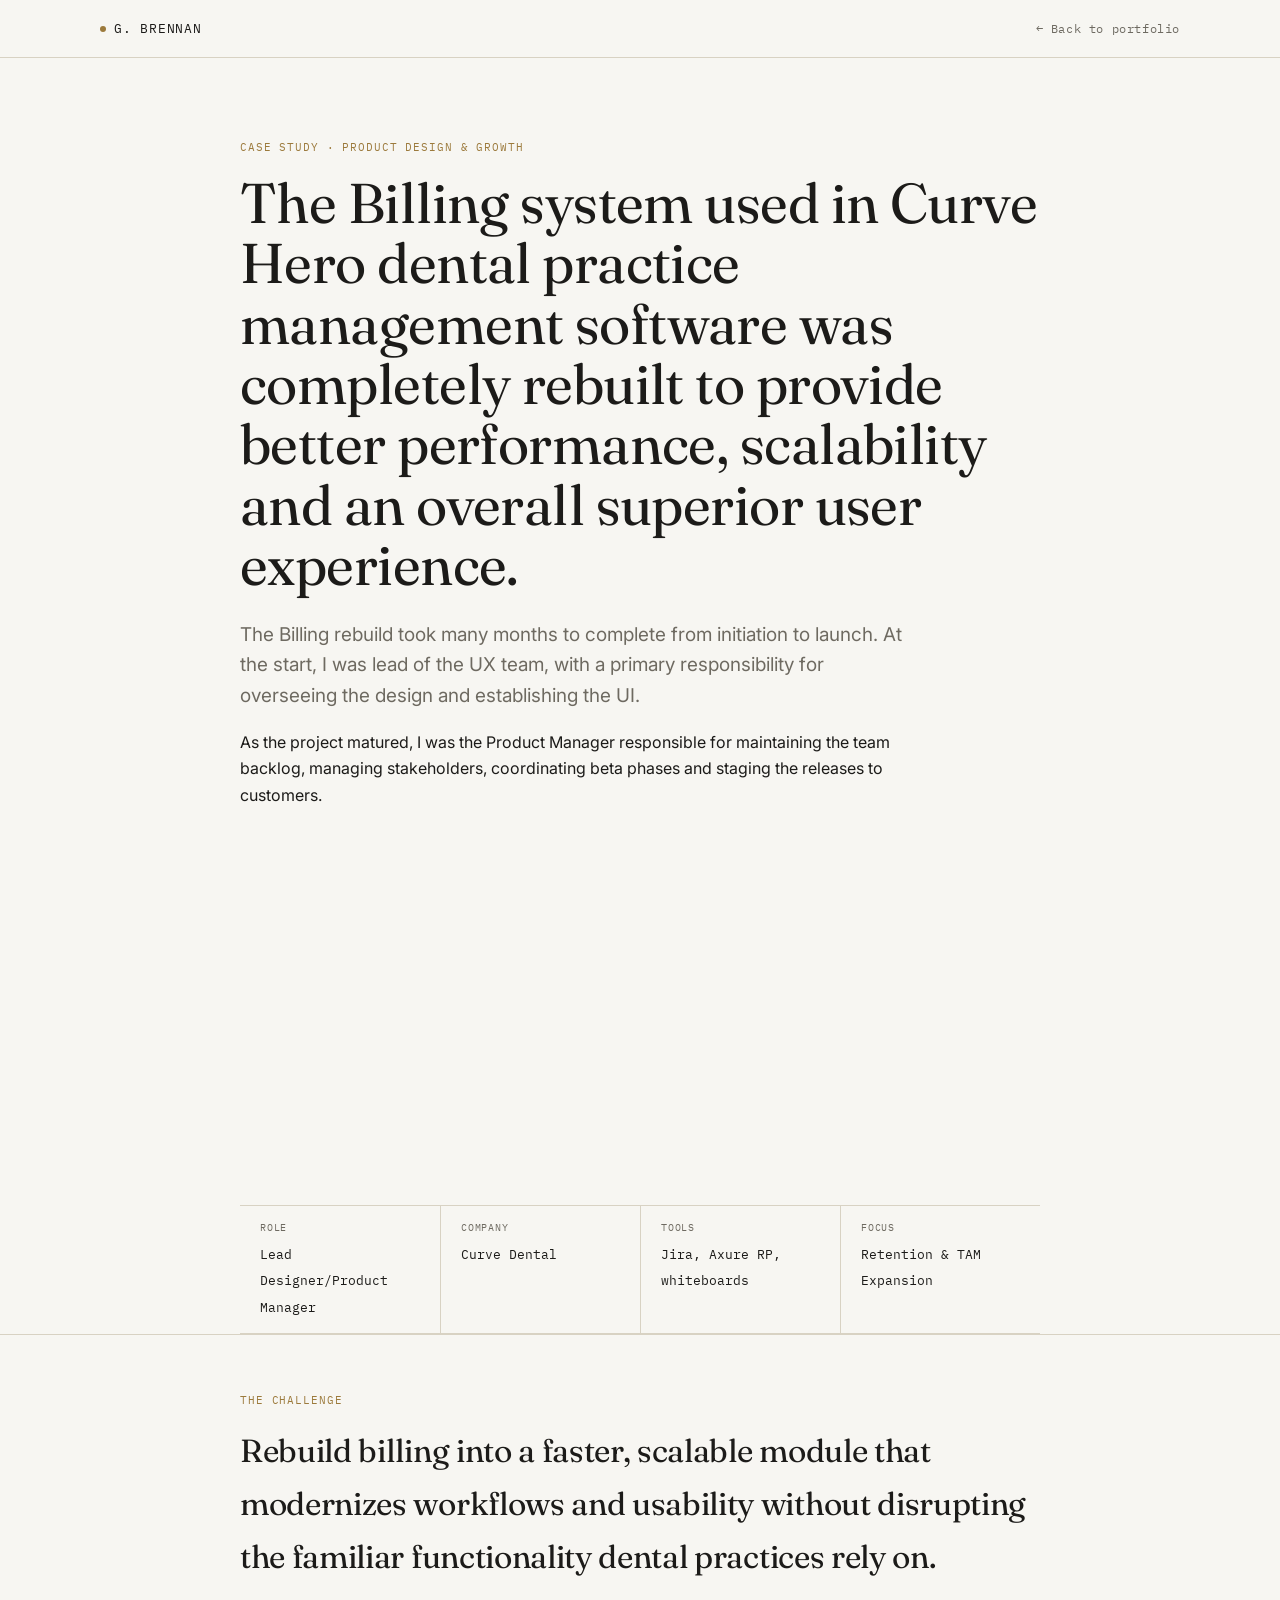
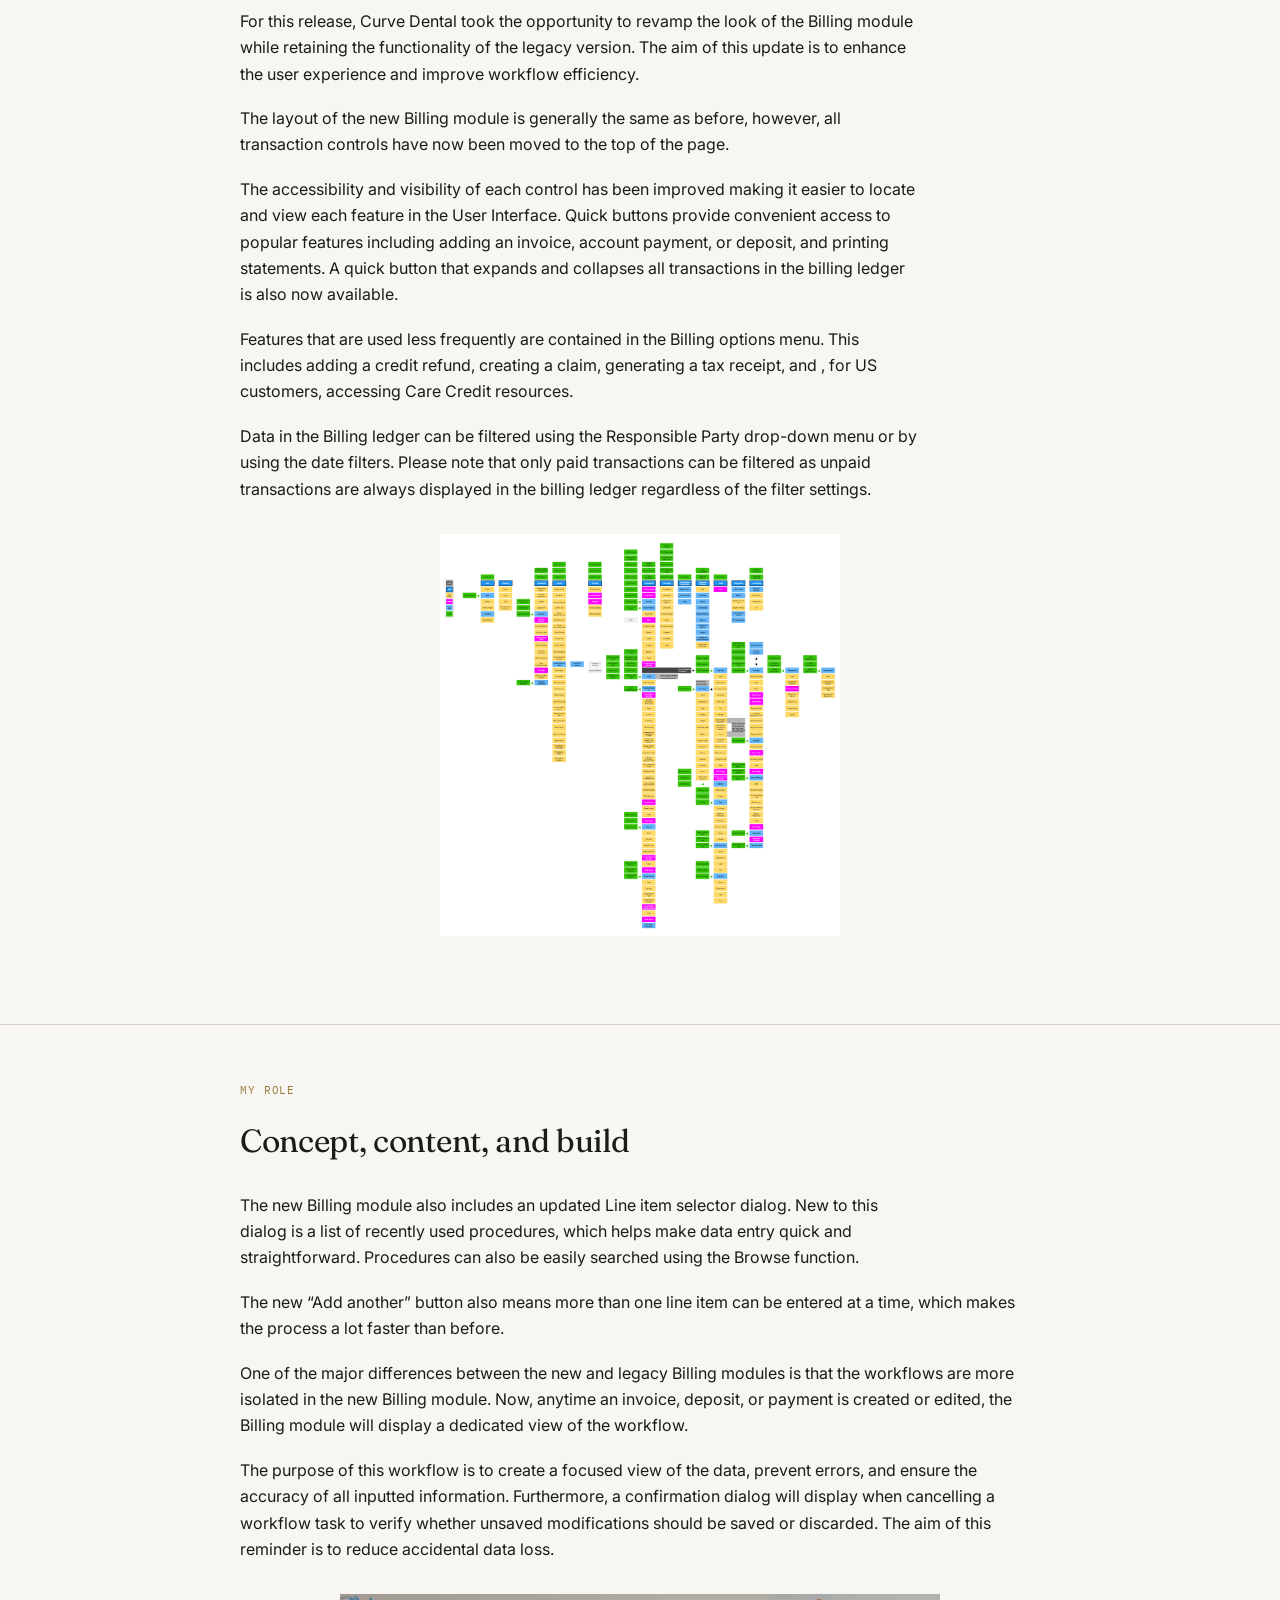
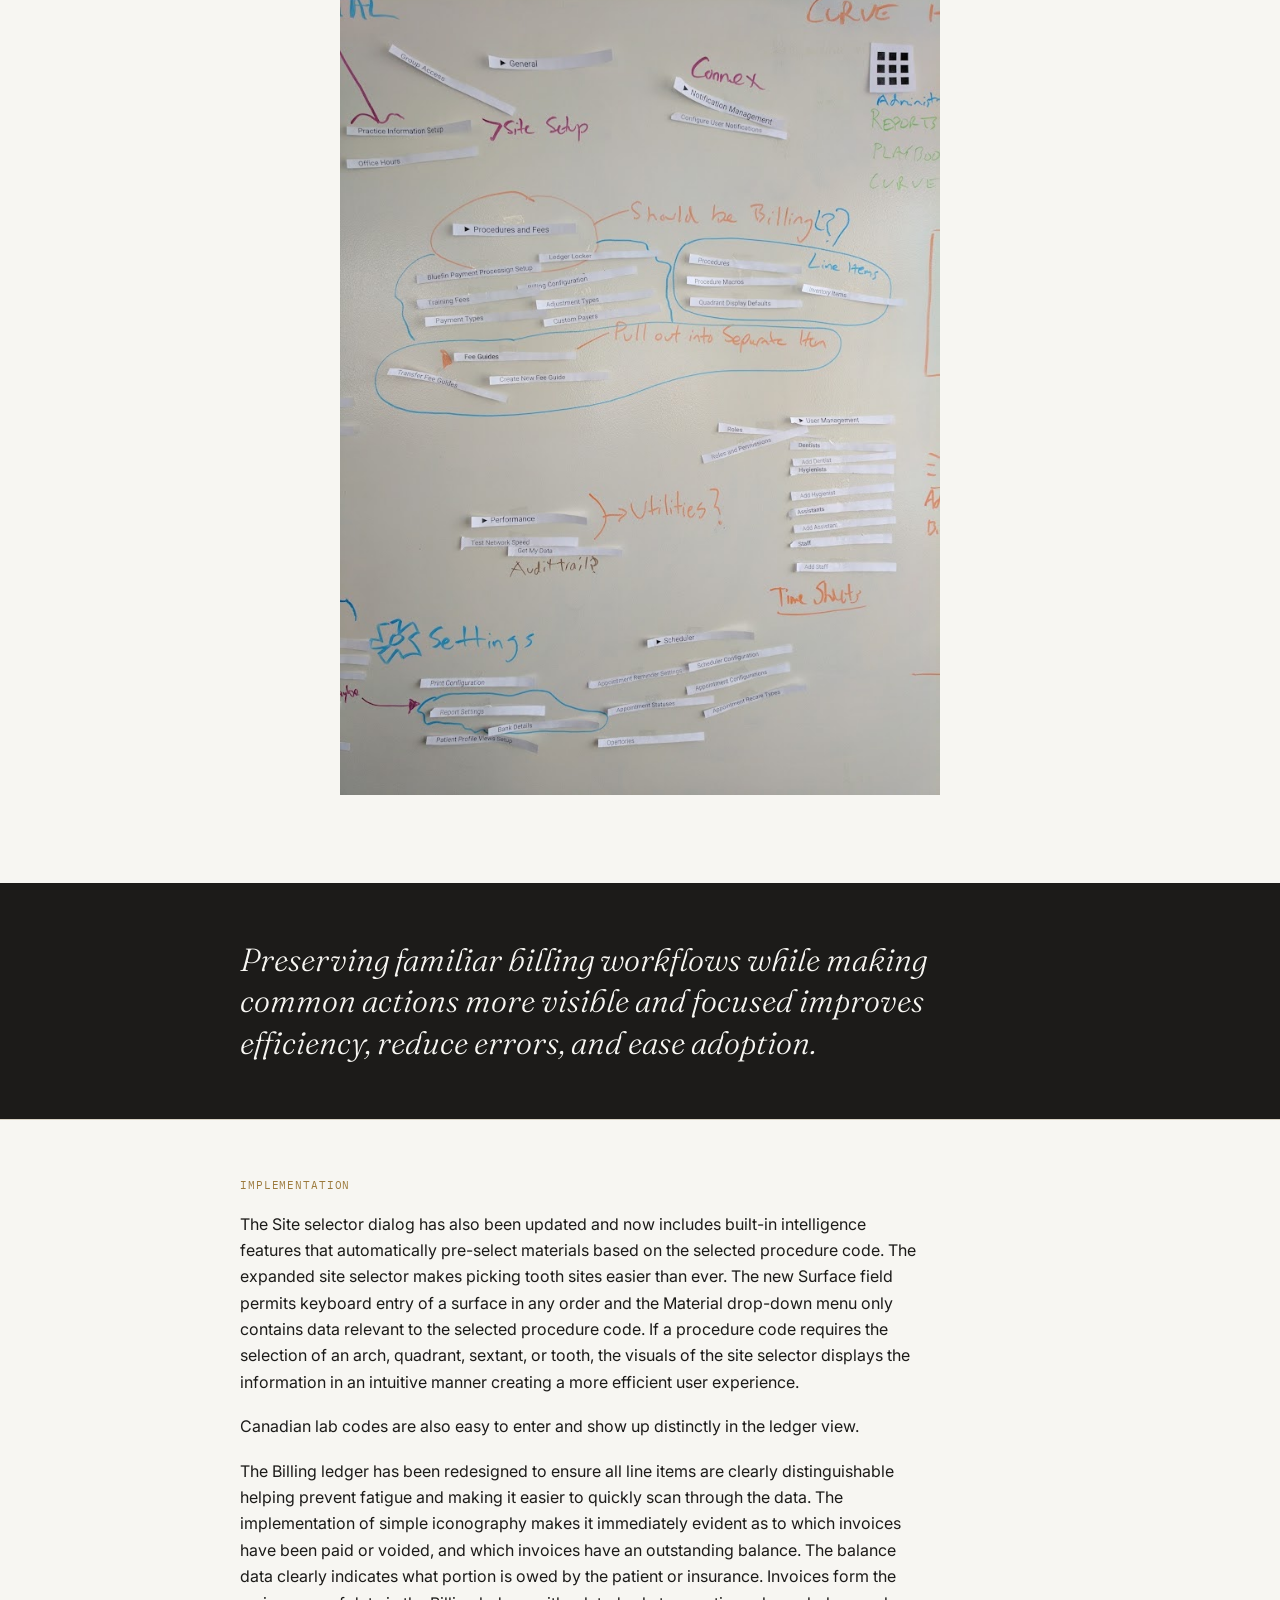
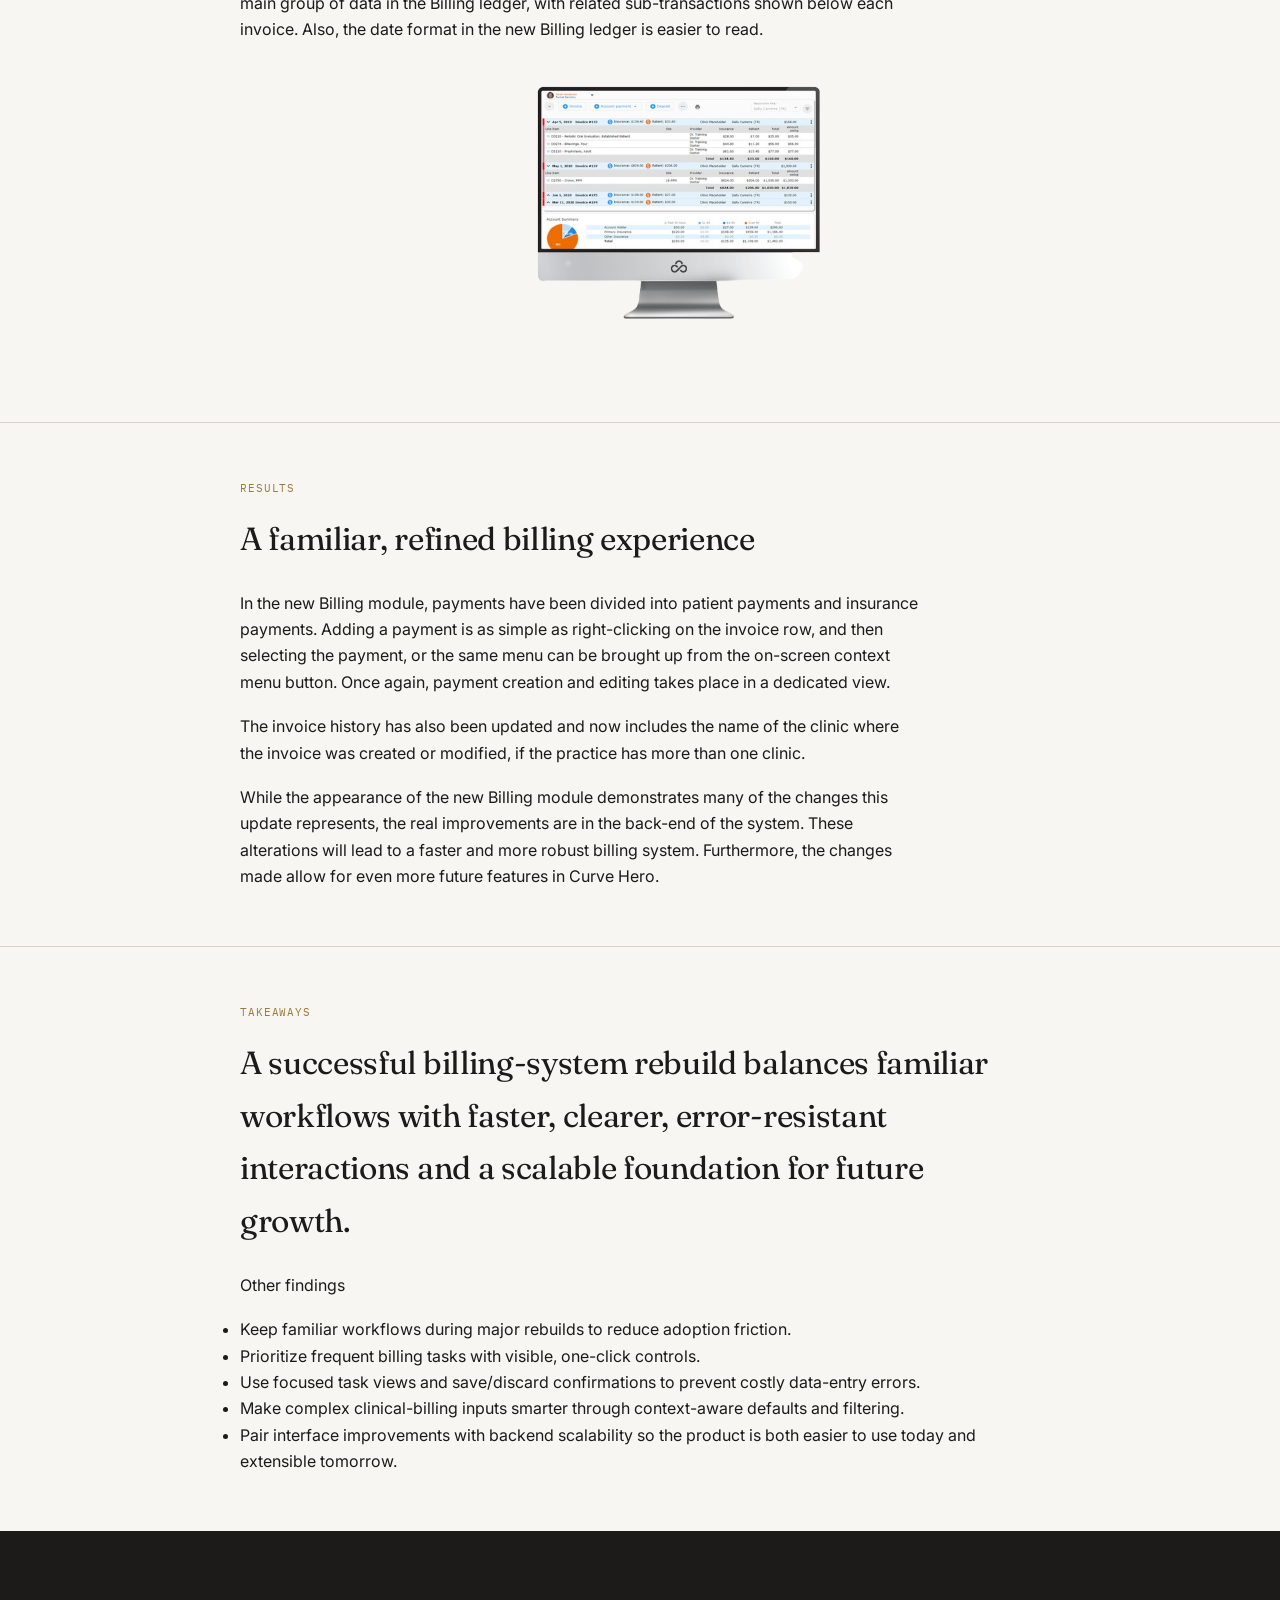
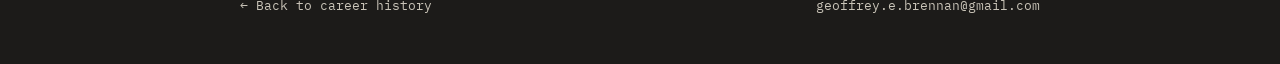
==== case-study-billing_update.html @ e5d82035 "Billing system update case study" ====
<!DOCTYPE html>
<html lang="en">
<head>
<meta charset="UTF-8">
<meta name="viewport" content="width=device-width, initial-scale=1.0">
<title>Billing Update — Geoffrey Brennan</title>
<meta name="description" content="Case study: designing and shipping an onboarding wizard that solved Qlearsite's biggest activation problem — without waiting on engineering.">
<link rel="preconnect" href="https://fonts.googleapis.com">
<link rel="preconnect" href="https://fonts.gstatic.com" crossorigin>
<link href="https://fonts.googleapis.com/css2?family=Fraunces:opsz,wght@9..144,300;9..144,400;9..144,500;9..144,600&family=Inter:wght@400;500;600&family=IBM+Plex+Mono:wght@400;500&display=swap" rel="stylesheet">
<link rel="stylesheet" href="case-study.css">
</head>
<body>

<header>
  <nav class="nav">
    <a class="nav-mark" href="index.html"><span class="dot"></span>G. BRENNAN</a>
    <a class="back-link" href="index.html#history">← Back to portfolio</a>
  </nav>
</header>

<main>

  <section class="hero">
    <div class="eyebrow">Case Study · Product Design &amp; Growth</div>
    <h1 class="hero-title">The Billing system used in Curve Hero dental practice management software was completely rebuilt to provide better performance, scalability and an overall superior user experience.</h1>
    <p class="hero-dek">The Billing rebuild took many months to complete from initiation to launch. At the start, I was lead of the UX team, with a primary responsibility for overseeing the design and establishing the UI.</p>
<p>
As the project matured, I was the Product Manager responsible for maintaining the team backlog, managing stakeholders, coordinating beta phases and staging the releases to customers.</p>
<iframe width="560" height="315" src="https://www.youtube.com/embed/NeMCsG82Yzk?si=_55Zpo-3VZxY-bd7" title="YouTube video player" frameborder="0" allow="accelerometer; autoplay; clipboard-write; encrypted-media; gyroscope; picture-in-picture; web-share" referrerpolicy="strict-origin-when-cross-origin" allowfullscreen></iframe>
  </section>

  <div class="wrap">
    <div class="titleblock">
      <div><span class="tb-label">Role</span><span class="tb-value">Lead Designer/Product Manager</span></div>
      <div><span class="tb-label">Company</span><span class="tb-value">Curve Dental</span></div>
      <div><span class="tb-label">Tools</span><span class="tb-value">Jira, Axure RP, whiteboards</span></div>
      <div><span class="tb-label">Focus</span><span class="tb-value">Retention &amp; TAM Expansion</span></div>
    </div>
  </div>

  <section class="section-rule">
    <div class="wrap reveal">
      <span class="eyebrow">The Challenge</span>
      <h2 class="section-title">Rebuild billing into a faster, scalable module that modernizes workflows and usability without disrupting the familiar functionality dental practices rely on.</h2>
      <p>For this release, Curve Dental took the opportunity to revamp the look of the Billing module while retaining the functionality of the legacy version. The aim of this update is to enhance the user experience and improve workflow efficiency.</p>
<p>
The layout of the new Billing module is generally the same as before, however, all transaction controls have now been moved to the top of the page. </p>
<p>
The accessibility and visibility of each control has been improved making it easier to locate and view each feature in the User Interface. Quick buttons provide convenient access to popular features including adding an invoice, account payment, or deposit, and printing statements. A quick button that expands and collapses all transactions in the billing ledger is also now available. </p>
<p>
Features that are used less frequently are contained in the Billing options menu. This includes adding a credit refund, creating a claim, generating a tax receipt, and , for US customers, accessing Care Credit resources.</p>
<p>
Data in the Billing ledger can be filtered using the Responsible Party drop-down menu or by using the date filters. Please note that only paid transactions can be filtered as unpaid transactions are always displayed in the billing ledger regardless of the filter settings.</p>
      <img src="images\Curve-Hero-Billing-System.png" width="90%"="OOUX view of the proposed billing system.">
    </div>
  </section>

  <section class="section-rule">
    <div class="wrap reveal">
      <span class="eyebrow">My Role</span>
      <h2 class="section-title">Concept, content, and build</h2>
      <p>The new Billing module also includes an updated Line item selector dialog. New to this dialog is a list of recently used procedures, which helps make data entry quick and straightforward. Procedures can also be easily searched using the Browse function.</p> 
</p>
The new “Add another” button also means more than one line item can be entered at a time, which makes the process a lot faster than before. </p> 
</p>
One of the major differences between the new and legacy Billing modules is that the workflows are more isolated in the new Billing module. Now, anytime an invoice, deposit, or payment is created or edited, the Billing module will display a dedicated view of the workflow. </p> 
</p>
The purpose of this workflow is to create a focused view of the data, prevent errors, and ensure the accuracy of all inputted information. Furthermore, a confirmation dialog will display when cancelling a workflow task to verify whether unsaved modifications should be saved or discarded. The aim of this reminder is to reduce accidental data loss.</p>
    </div>
    <div> <img src="images\billing_whiteboard.png" alt="Billing system whiteboard work."></div>
  </section>

  <div class="pullquote">
    <div class="wrap">
      <p>Preserving familiar billing workflows while making common actions more visible and focused improves efficiency, reduce errors, and ease adoption.</p>
    </div>
  </div>

  <section class="section-rule">
    <div class="wrap reveal">
      <span class="eyebrow">Implementation</span>
    
      <p>The Site selector dialog has also been updated and now includes built-in intelligence features that automatically pre-select materials based on the selected procedure code. The expanded site selector makes picking tooth sites easier than ever. The new Surface field permits keyboard entry of a surface in any order and the Material drop-down menu only contains data relevant to the selected procedure code. If a procedure code requires the selection of an arch, quadrant, sextant, or tooth, the visuals of the site selector displays the information in an intuitive manner creating a more efficient user experience. </p>
<p>
Canadian lab codes are also easy to enter and show up distinctly in the ledger view.</p>
<p>
The Billing ledger has been redesigned to ensure all line items are clearly distinguishable helping prevent fatigue and making it easier to quickly scan through the data. The implementation of simple iconography makes it immediately evident as to which invoices have been paid or voided, and which invoices have an outstanding balance. The balance data clearly indicates what portion is owed by the patient or insurance. Invoices form the main group of data in the Billing ledger, with related sub-transactions shown below each invoice. Also, the date format in the new Billing ledger is easier to read. </p>
    
        <img src="images\billing_screen.png"  alt="Billing system screenshot.">
        </div>
  </section>

  <section class="section-rule">
    <div class="wrap reveal">
      <span class="eyebrow">Results</span>
      <h2 class="section-title">A familiar, refined billing experience</h2>
      <p>In the new Billing module, payments have been divided into patient payments and insurance payments. Adding a payment is as simple as right-clicking on the invoice row, and then selecting the payment, or the same menu can be brought up from the on-screen context menu button. Once again, payment creation and editing takes place in a dedicated view.</p>
<p>
The invoice history has also been updated and now includes the name of the clinic where the invoice was created or modified, if the practice has more than one clinic.</p>
<p>
While the appearance of the new Billing module demonstrates many of the changes this update represents, the real improvements are in the back-end of the system. These alterations will lead to a faster and more robust billing system. Furthermore, the changes made allow for even more future features in Curve Hero. </p>
    
       
        </div>
  </section>

  <section class="section-rule">
    <div class="wrap reveal">
      <span class="eyebrow">Takeaways</span>
      <h2 class="section-title">A successful billing-system rebuild balances familiar workflows with faster, clearer, error-resistant interactions and a scalable foundation for future growth.</h2>
      <p>Other findings</p>
      <ul>
        <li>Keep familiar workflows during major rebuilds to reduce adoption friction.</li>
        <li>Prioritize frequent billing tasks with visible, one-click controls.</li>
<li>Use focused task views and save/discard confirmations to prevent costly data-entry errors.</li>
<li>Make complex clinical-billing inputs smarter through context-aware defaults and filtering.</li>
<li>Pair interface improvements with backend scalability so the product is both easier to use today and extensible tomorrow.</li>

      </ul>
    </div>
  </section>

</main>

<footer>
  <div class="wrap">
    <div class="footer-links">
      <a href="index.html#history">← Back to career history</a>
      <a href="mailto:geoffrey.e.brennan@gmail.com">geoffrey.e.brennan@gmail.com</a>
    </div>
  </div>
</footer>

<script>
  const reveals = document.querySelectorAll('.reveal');
  if ('IntersectionObserver' in window) {
    const io = new IntersectionObserver((entries) => {
      entries.forEach(entry => {
        if (entry.isIntersecting) { entry.target.classList.add('in'); io.unobserve(entry.target); }
      });
    }, { threshold: 0.1 });
    reveals.forEach(el => io.observe(el));
  } else {
    reveals.forEach(el => el.classList.add('in'));
  }
</script>

</body>
</html>
---- case-study.css ----
:root {
  --paper: #F7F6F2;
  --paper-alt: #EEEBE2;
  --ink: #1C1B19;
  --muted: #6E6A61;
  --rule: #D8D2C3;
  --accent: #2E4057;
  --accent-soft: #4A5F7C;
  --brass: #9C7A3C;
  --font-display: 'Fraunces', serif;
  --font-body: 'Inter', -apple-system, BlinkMacSystemFont, 'Segoe UI', sans-serif;
  --font-mono: 'IBM Plex Mono', 'SFMono-Regular', Consolas, monospace;
  --measure: 680px;
}

* { box-sizing: border-box; margin: 0; padding: 0; }
html { scroll-behavior: smooth; }
body {
  background: var(--paper);
  color: var(--ink);
  font-family: var(--font-body);
  font-size: 16px;
  line-height: 1.65;
  -webkit-font-smoothing: antialiased;
}

@media (prefers-reduced-motion: reduce) {
  html { scroll-behavior: auto; }
  *, *::before, *::after { animation-duration: 0.01ms !important; transition-duration: 0.01ms !important; }
}

a { color: inherit; }
img { display: block; max-width: 100%; height: auto; }

.wrap {
  max-width: 880px;
  margin: 0 auto;
  padding: 0 40px;
}

header {
  position: sticky;
  top: 0;
  z-index: 50;
  background: rgba(247, 246, 242, 0.92);
  backdrop-filter: blur(6px);
  border-bottom: 1px solid var(--rule);
}

.nav {
  display: flex;
  align-items: center;
  justify-content: space-between;
  padding: 18px 40px;
  max-width: 1160px;
  margin: 0 auto;
}

.nav-mark {
  font-family: var(--font-mono);
  font-size: 13px;
  letter-spacing: 0.06em;
  display: flex;
  align-items: center;
  gap: 8px;
  text-decoration: none;
}

.nav-mark .dot {
  width: 6px;
  height: 6px;
  background: var(--brass);
  border-radius: 50%;
  display: inline-block;
}

.back-link {
  font-family: var(--font-mono);
  font-size: 12px;
  letter-spacing: 0.05em;
  text-decoration: none;
  color: var(--muted);
  display: flex;
  align-items: center;
  gap: 8px;
  transition: color 0.2s ease;
}

.back-link:hover { color: var(--accent); }

.titleblock {
  display: grid;
  grid-template-columns: repeat(4, 1fr);
  border-top: 1px solid var(--rule);
  border-bottom: 1px solid var(--rule);
}

.titleblock div {
  padding: 14px 20px;
  border-left: 1px solid var(--rule);
}

.titleblock div:first-child { border-left: none; }

.tb-label {
  font-family: var(--font-mono);
  font-size: 10px;
  letter-spacing: 0.08em;
  color: var(--muted);
  text-transform: uppercase;
  display: block;
  margin-bottom: 4px;
}

.tb-value {
  font-family: var(--font-mono);
  font-size: 13px;
  color: var(--ink);
}

.hero {
  padding: 80px 0 56px;
  max-width: 880px;
  margin: 0 auto;
  padding-left: 40px;
  padding-right: 40px;
}

.hero-eyebrow {
  font-family: var(--font-mono);
  font-size: 12px;
  letter-spacing: 0.1em;
  text-transform: uppercase;
  color: var(--brass);
  display: flex;
  align-items: center;
  gap: 12px;
  margin-bottom: 24px;
}

h1.hero-title {
  font-family: var(--font-display);
  font-weight: 400;
  font-size: clamp(34px, 5vw, 56px);
  line-height: 1.08;
  letter-spacing: -0.01em;
}

.hero-dek {
  margin-top: 24px;
  font-size: 19px;
  color: var(--muted);
  line-height: 1.6;
  max-width: var(--measure);
}

section { padding: 56px 0; }
.section-rule { border-top: 1px solid var(--rule); }

.eyebrow {
  font-family: var(--font-mono);
  font-size: 11px;
  letter-spacing: 0.08em;
  text-transform: uppercase;
  color: var(--brass);
  display: block;
  margin-bottom: 16px;
}

h2.section-title {
  font-family: var(--font-display);
  font-weight: 400;
  font-size: clamp(24px, 2.6vw, 32px);
  letter-spacing: -0.01em;
  margin-bottom: 24px;
}

h3.sub-title {
  font-family: var(--font-display);
  font-weight: 400;
  font-size: 22px;
  margin: 36px 0 14px;
  letter-spacing: -0.005em;
}

p {
  max-width: var(--measure);
  margin-bottom: 18px;
  font-size: 16px;
}

p:last-child { margin-bottom: 0; }

ul.detail-list {
  max-width: var(--measure);
  margin: 0 0 20px;
  padding-left: 0;
  list-style: none;
}

ul.detail-list li {
  padding: 10px 0 10px 20px;
  border-bottom: 1px solid var(--rule);
  position: relative;
  font-size: 15px;
  color: var(--ink);
}

ul.detail-list li::before {
  content: '—';
  position: absolute;
  left: 0;
  color: var(--brass);
  font-family: var(--font-mono);
}

ul.detail-list li:first-child { border-top: 1px solid var(--rule); }

.pullquote {
  background: var(--ink);
  color: var(--paper);
  padding: 56px 40px;
  margin: 0;
}

.pullquote .wrap { max-width: 880px; }

.pullquote p {
  font-family: var(--font-display);
  font-weight: 300;
  font-style: italic;
  font-size: clamp(22px, 3.2vw, 32px);
  line-height: 1.3;
  max-width: 720px;
  color: var(--paper);
}

.specsheet {
  display: grid;
  grid-template-columns: repeat(4, 1fr);
  border-top: 1px solid var(--rule);
  border-bottom: 1px solid var(--rule);
}

.spec {
  padding: 28px 20px;
  border-left: 1px solid var(--rule);
}

.spec:first-child { border-left: none; }

.spec-value {
  font-family: var(--font-display);
  font-size: 36px;
  color: var(--accent);
  line-height: 1;
}

.spec-label {
  font-family: var(--font-mono);
  font-size: 10px;
  letter-spacing: 0.06em;
  text-transform: uppercase;
  color: var(--muted);
  margin-top: 10px;
  line-height: 1.4;
}

.content-image {
  width: 100%;
  max-width: 880px;
  margin: 32px auto;
  display: block;
}

section img,
main img {
  display: block;
  width: 50%;
  height: auto;
  margin: 0 auto;
}

section > div > img,
main > div > img {
  margin-top: 32px;
  margin-bottom: 32px;
  width: 50%;
  max-width: 600px;
}

.intro-copy {
  margin-top: 32px;
}

.video-frame {
  margin: 24px auto 0;
  max-width: 100%;
  display: flex;
  justify-content: center;
}

.video-frame iframe {
  width: min(100%, 720px);
  aspect-ratio: 16 / 9;
  border: 0;
}

footer {
  background: var(--ink);
  color: var(--paper);
  padding: 64px 0 48px;
}

footer .wrap { max-width: 880px; }

.footer-links {
  display: flex;
  justify-content: space-between;
  align-items: center;
  flex-wrap: wrap;
  gap: 16px;
}

.footer-links a {
  font-family: var(--font-mono);
  font-size: 13px;
  color: #C9C4B8;
  text-decoration: none;
}

.footer-links a:hover { color: var(--paper); }

.reveal {
  opacity: 0;
  transform: translateY(14px);
  transition: opacity 0.7s ease, transform 0.7s ease;
}

.reveal.in { opacity: 1; transform: translateY(0); }

@media (max-width: 820px) {
  .specsheet { grid-template-columns: 1fr 1fr; }
  .spec:nth-child(3) { border-left: none; border-top: 1px solid var(--rule); }
  .spec:nth-child(4) { border-top: 1px solid var(--rule); }
  .nav { padding: 16px 24px; }
}

@media (max-width: 700px) {
  .titleblock { grid-template-columns: 1fr 1fr; }
  .titleblock div:nth-child(3) { border-left: none; border-top: 1px solid var(--rule); }
  .titleblock div:nth-child(4) { border-top: 1px solid var(--rule); }
  .wrap { padding: 0 24px; }
  .hero { padding-left: 24px; padding-right: 24px; }
  .specsheet { grid-template-columns: 1fr; }
  .spec { border-left: none; border-top: 1px solid var(--rule); }
  .spec:first-child { border-top: none; }
}

@media (max-width: 520px) {
  .nav { flex-wrap: wrap; gap: 12px; }
  .hero { padding-top: 64px; padding-bottom: 40px; }
  .hero-dek { font-size: 17px; }
}
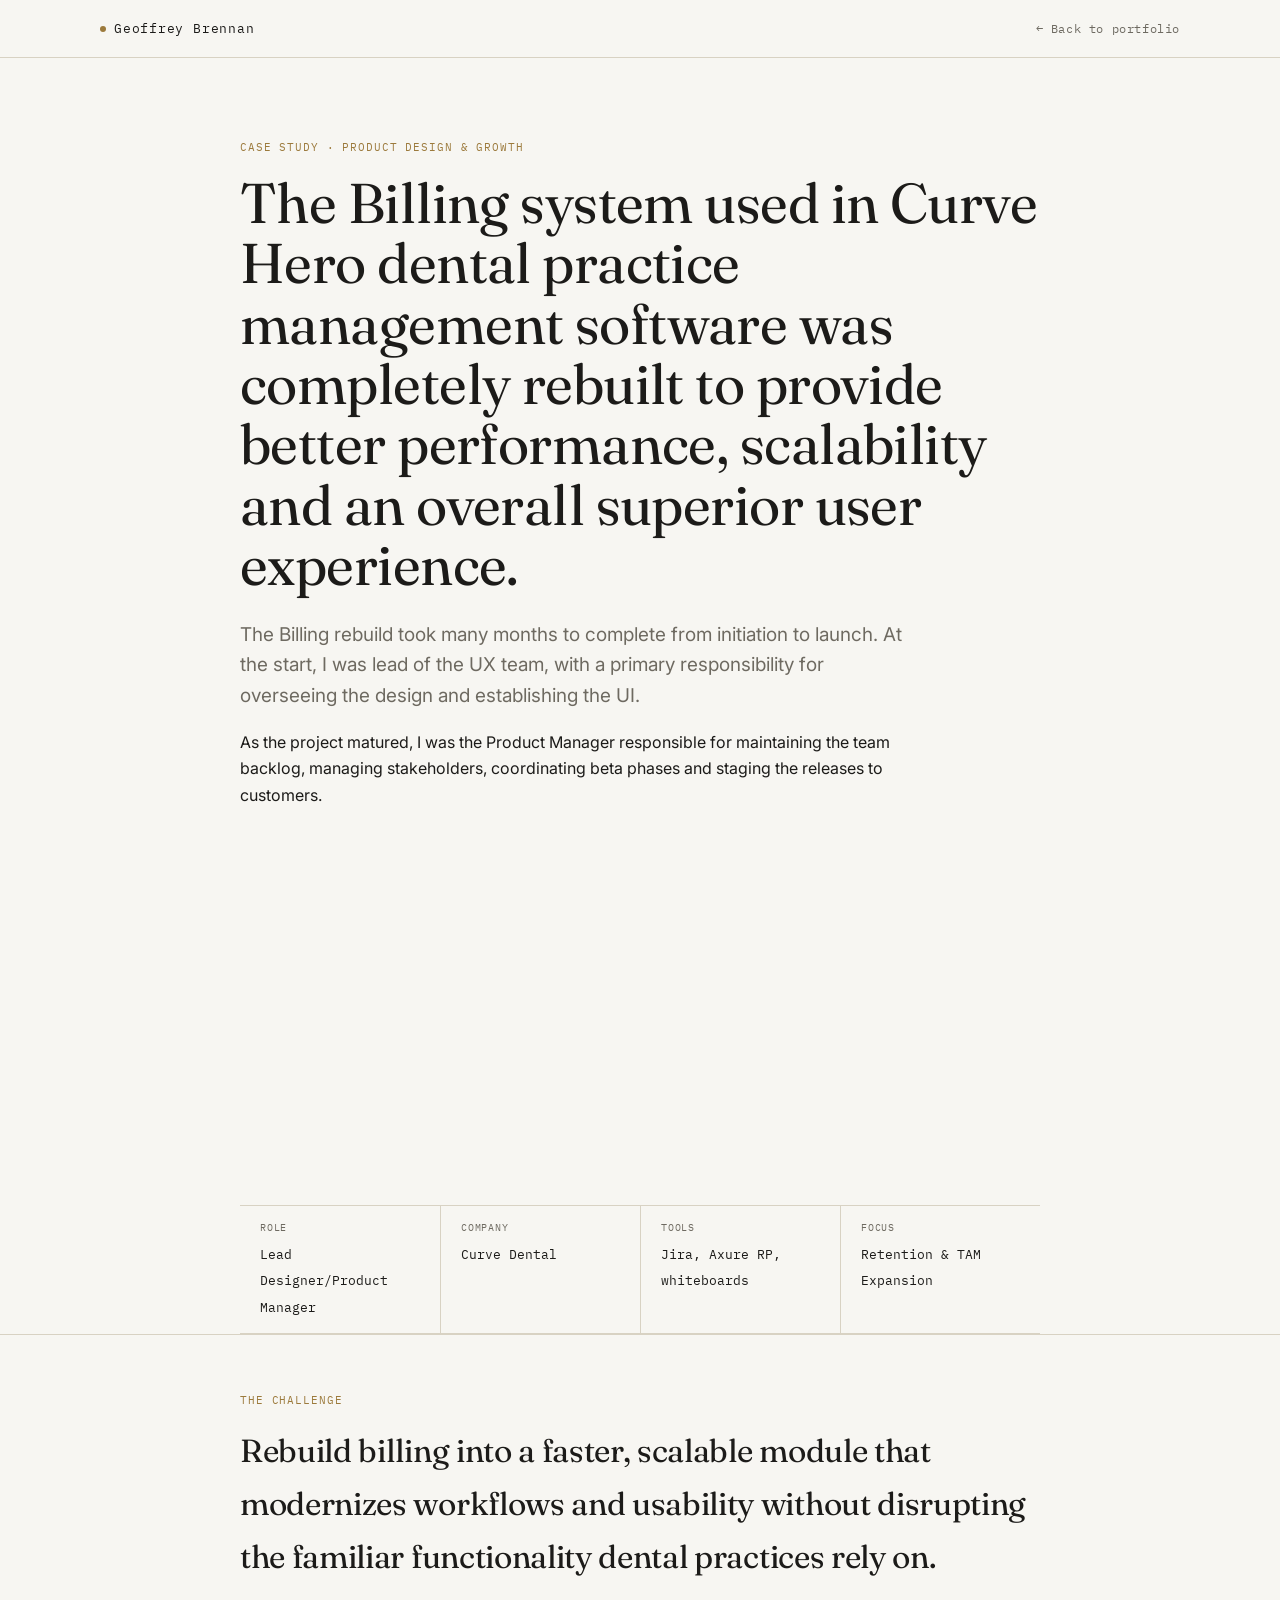
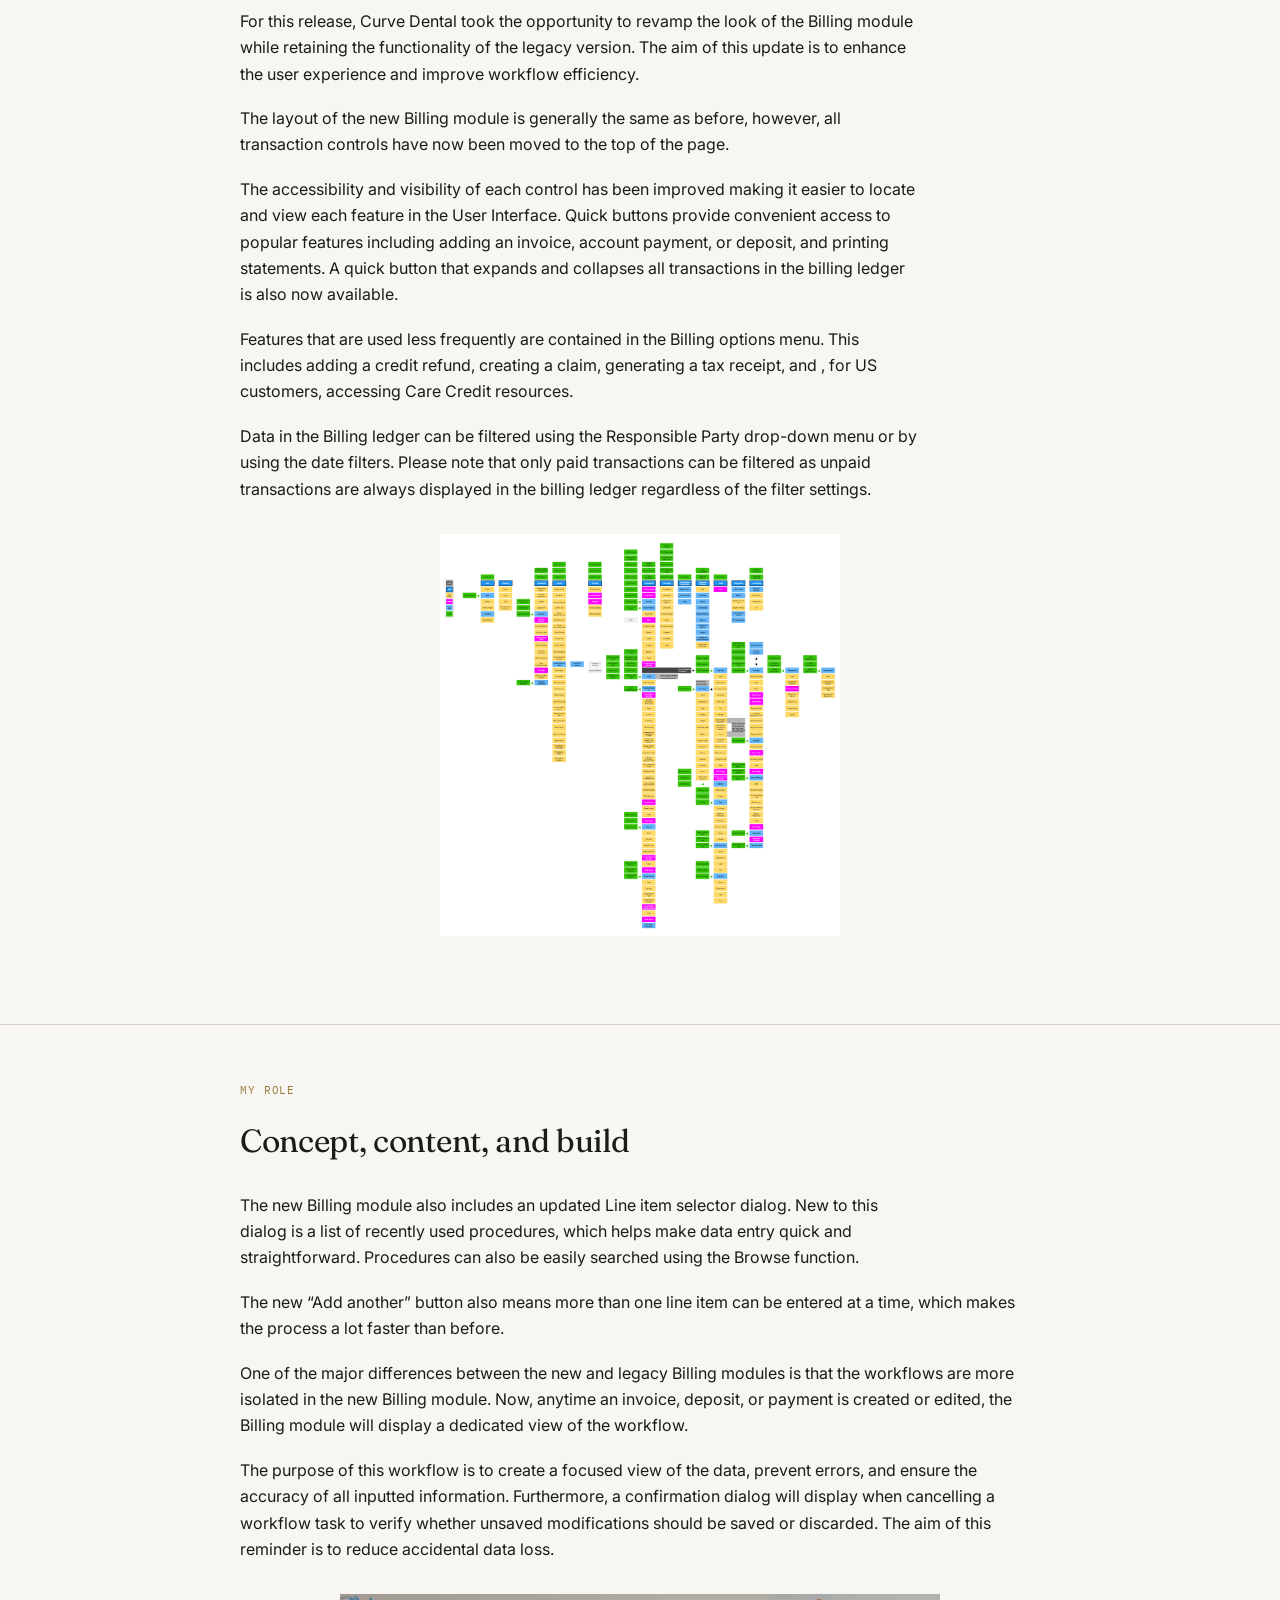
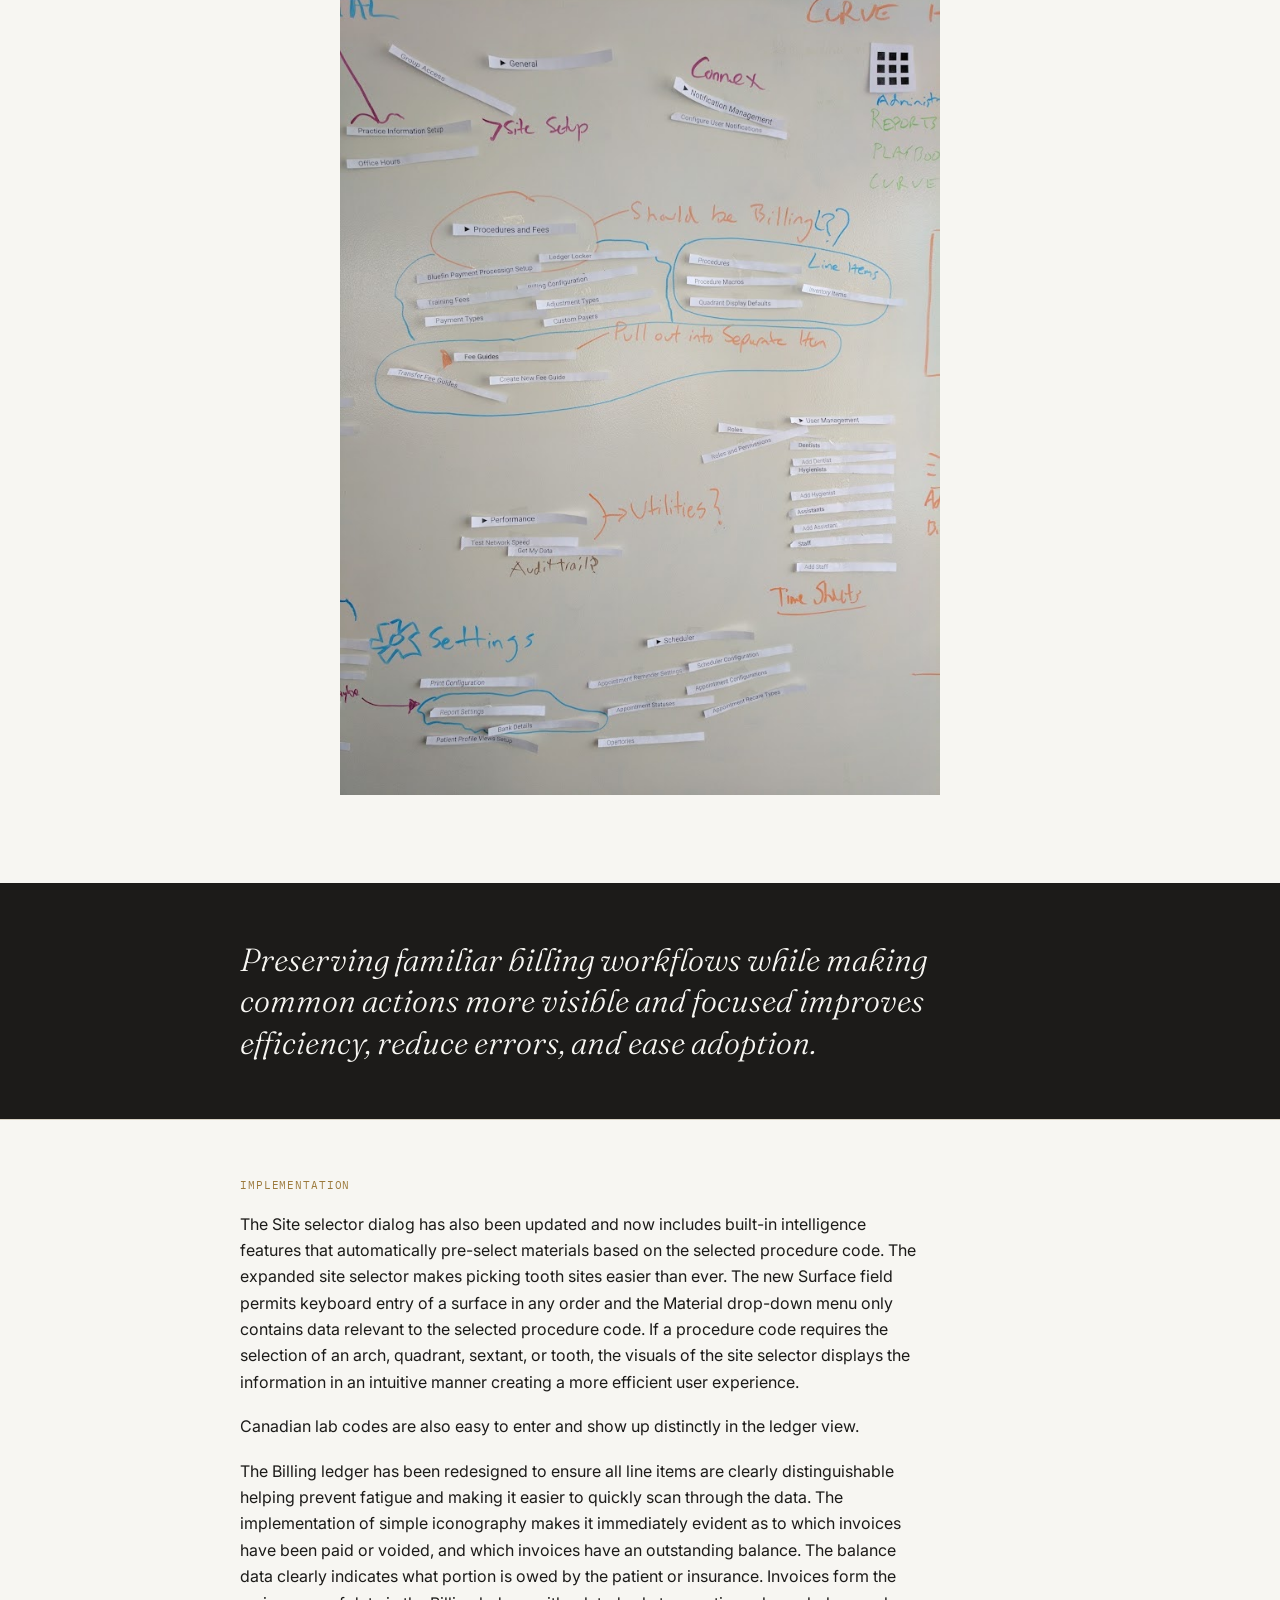
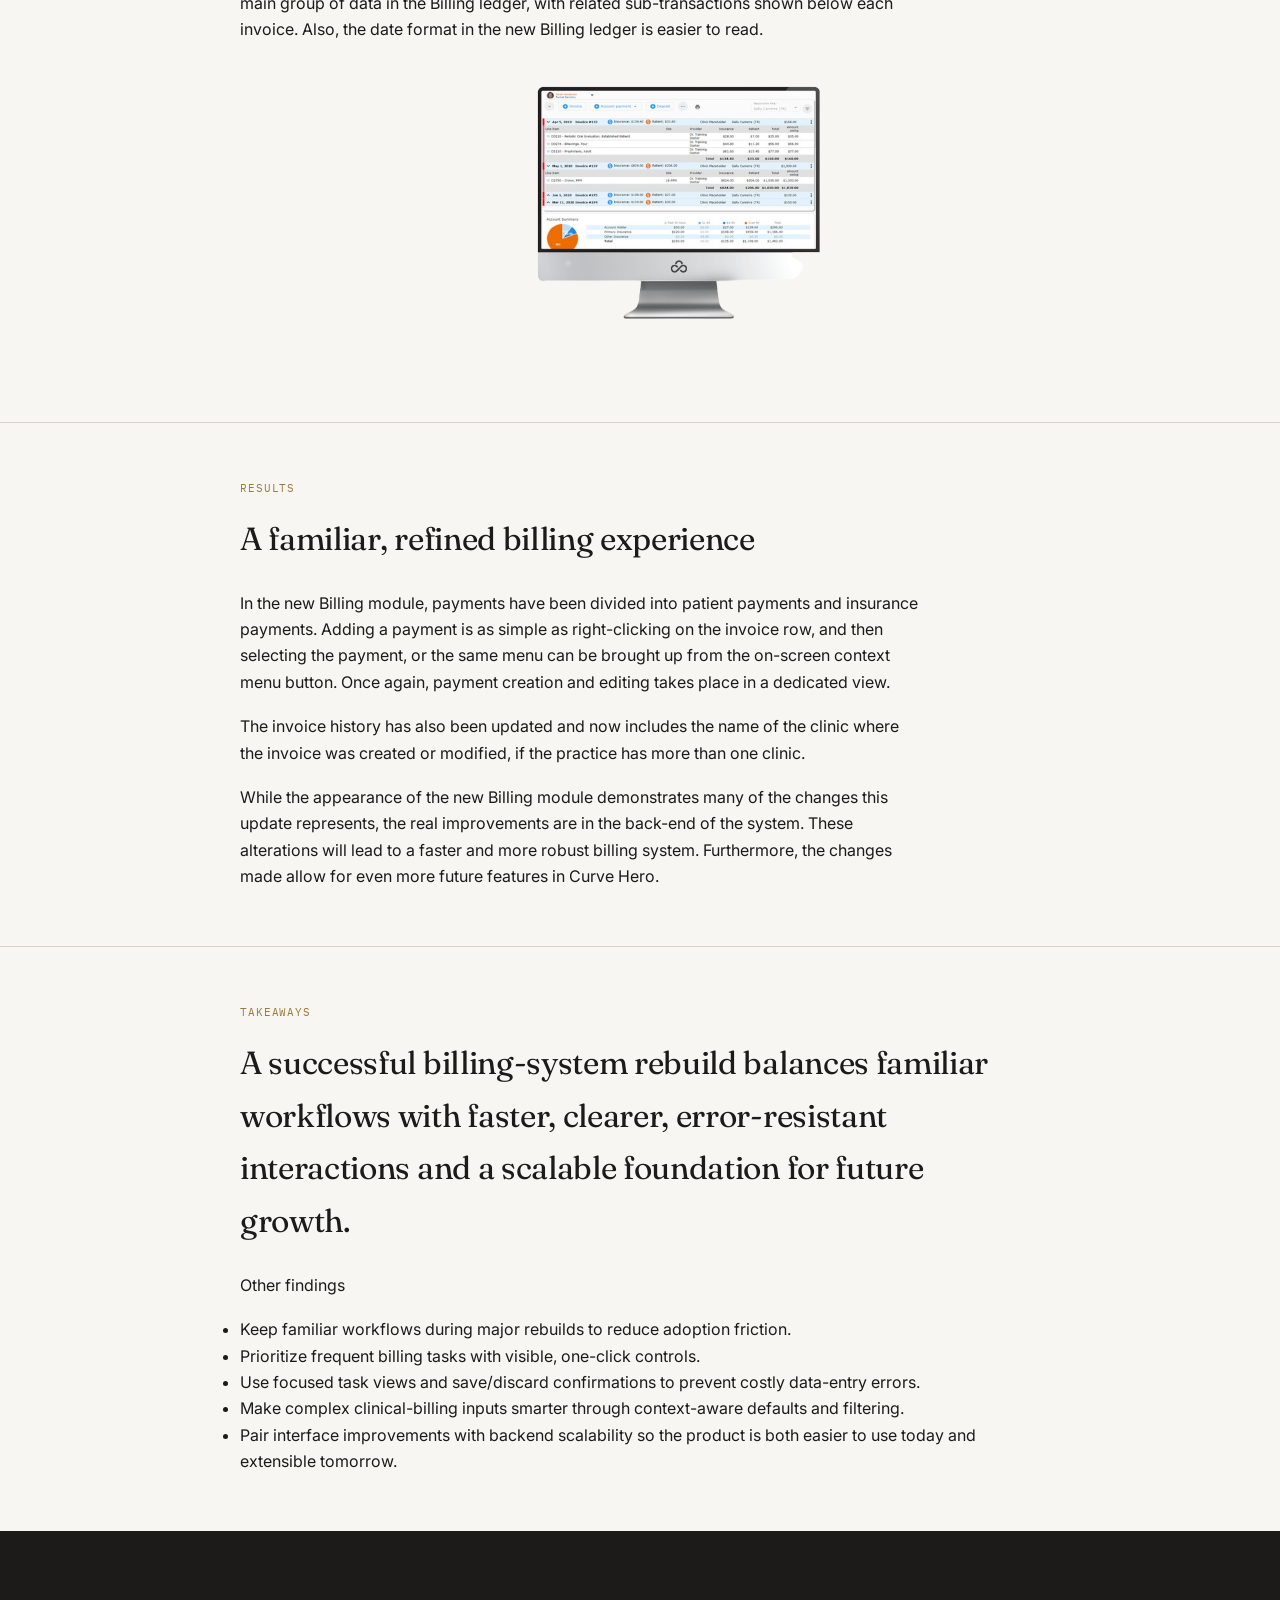
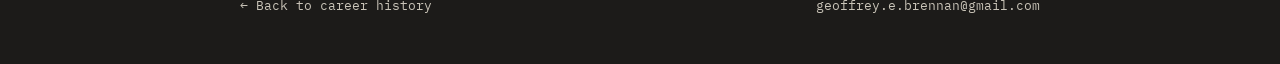
==== commit 9b59e25d: "Styling and images" ====
--- a/case-study-billing_update.html
+++ b/case-study-billing_update.html
@@ -14,7 +14,7 @@
 
 <header>
   <nav class="nav">
-    <a class="nav-mark" href="index.html"><span class="dot"></span>G. BRENNAN</a>
+    <a class="nav-mark" href="index.html"><span class="dot"></span>Geoffrey Brennan</a>
     <a class="back-link" href="index.html#history">← Back to portfolio</a>
   </nav>
 </header>
@@ -27,7 +27,9 @@
     <p class="hero-dek">The Billing rebuild took many months to complete from initiation to launch. At the start, I was lead of the UX team, with a primary responsibility for overseeing the design and establishing the UI.</p>
 <p>
 As the project matured, I was the Product Manager responsible for maintaining the team backlog, managing stakeholders, coordinating beta phases and staging the releases to customers.</p>
+<div style="text-align:center;">
 <iframe width="560" height="315" src="https://www.youtube.com/embed/NeMCsG82Yzk?si=_55Zpo-3VZxY-bd7" title="YouTube video player" frameborder="0" allow="accelerometer; autoplay; clipboard-write; encrypted-media; gyroscope; picture-in-picture; web-share" referrerpolicy="strict-origin-when-cross-origin" allowfullscreen></iframe>
+</div>
   </section>
 
   <div class="wrap">
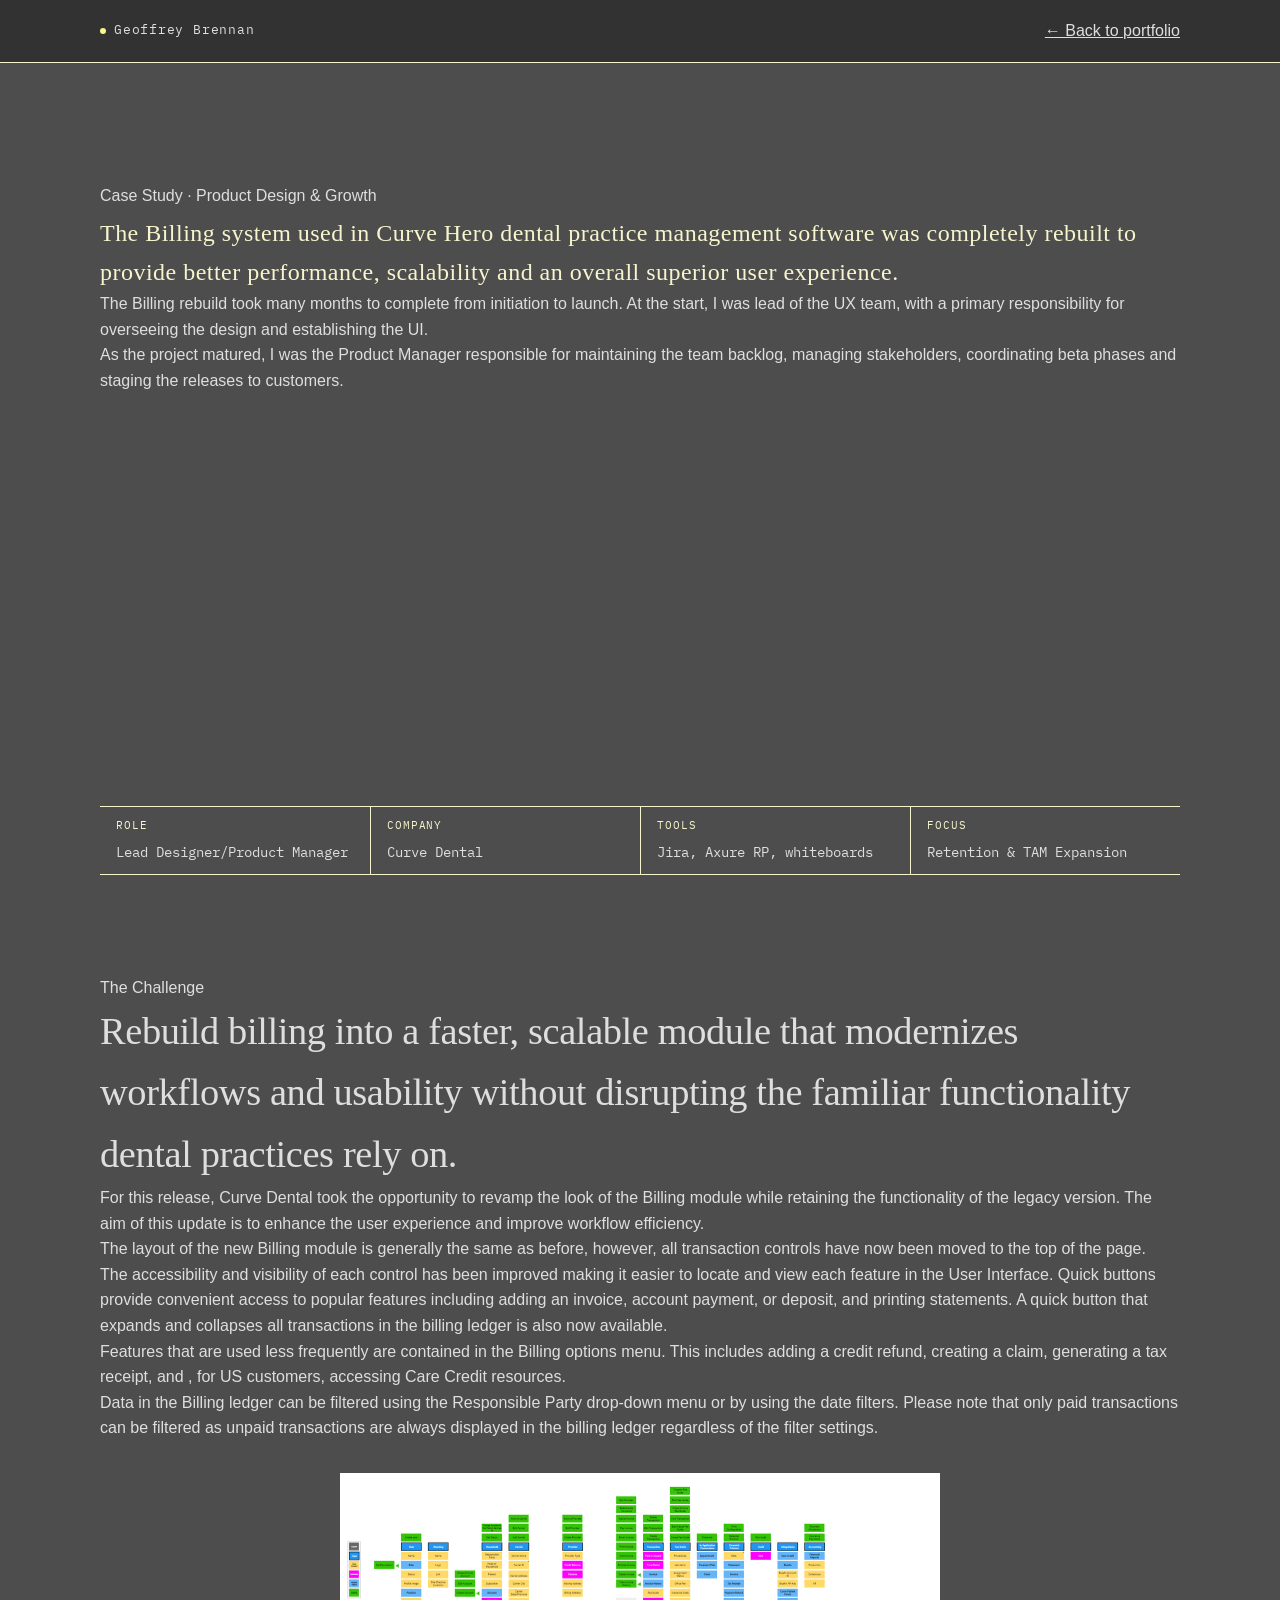
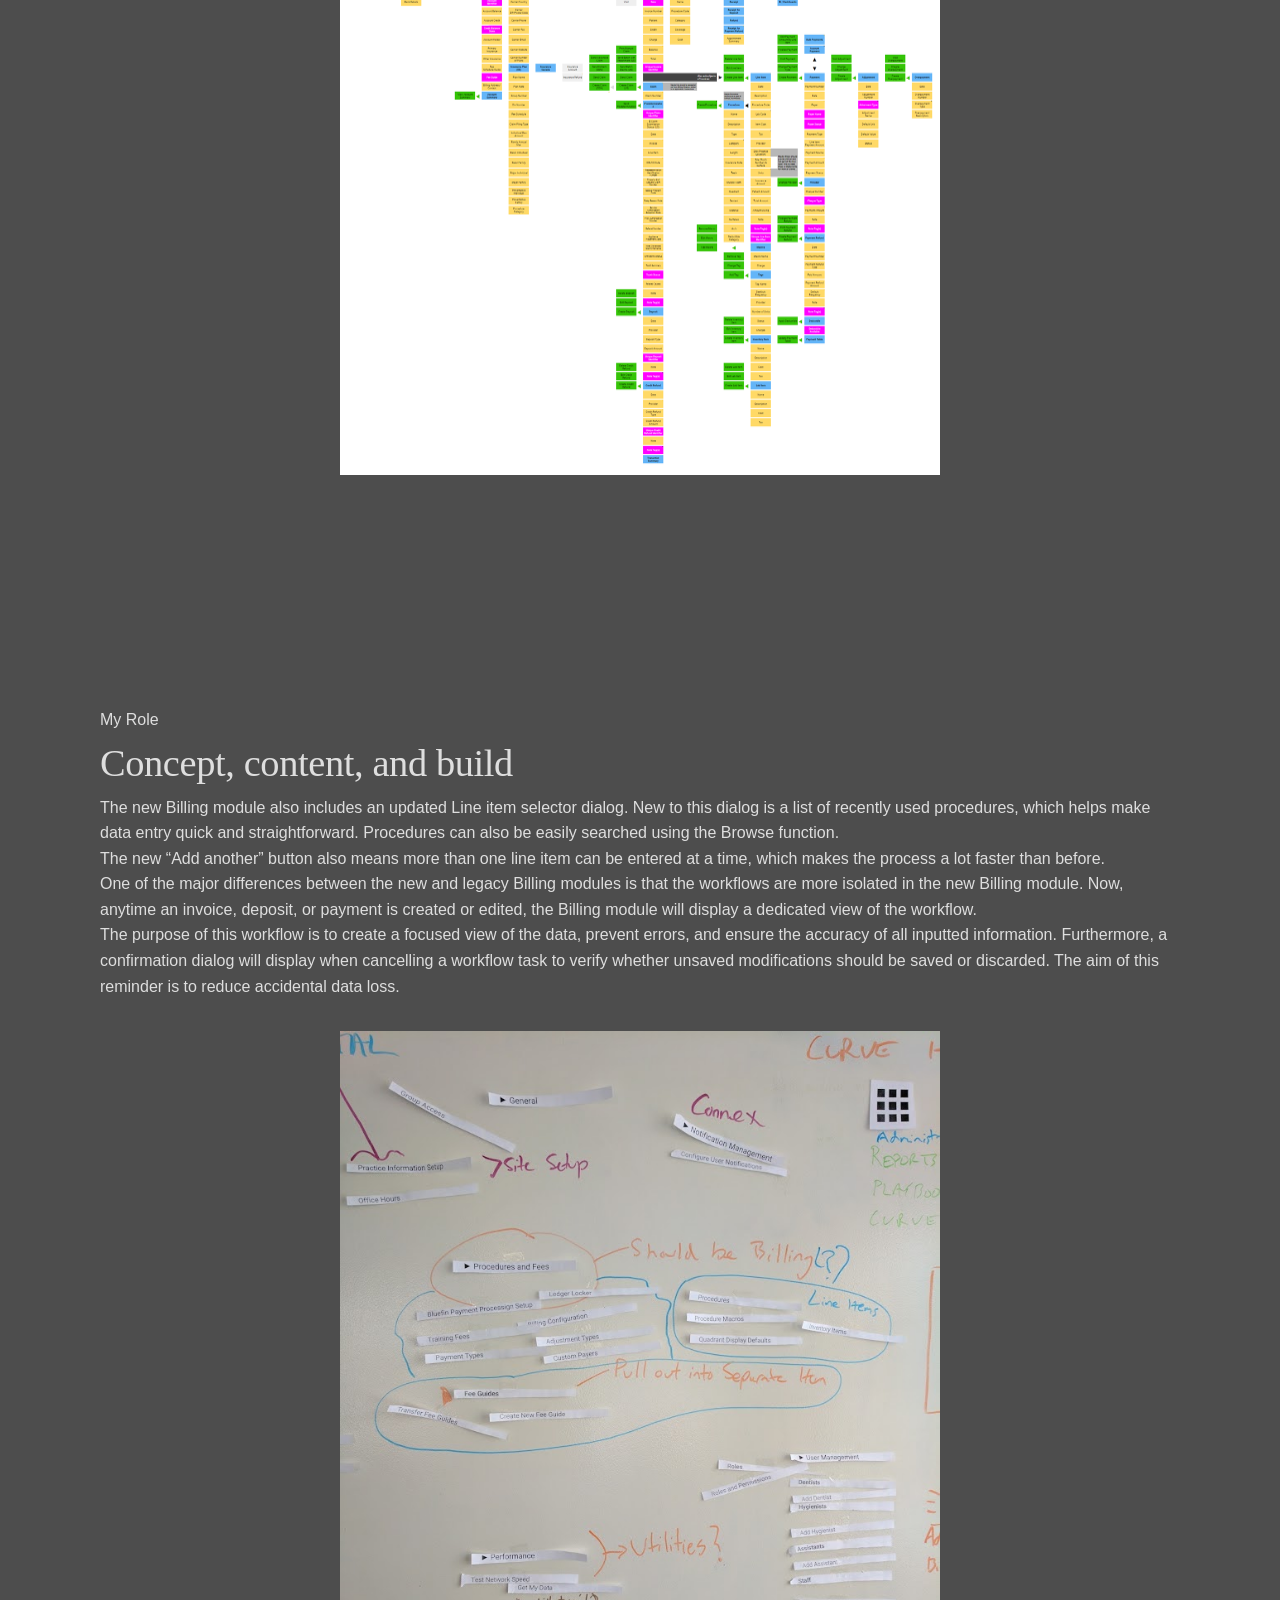
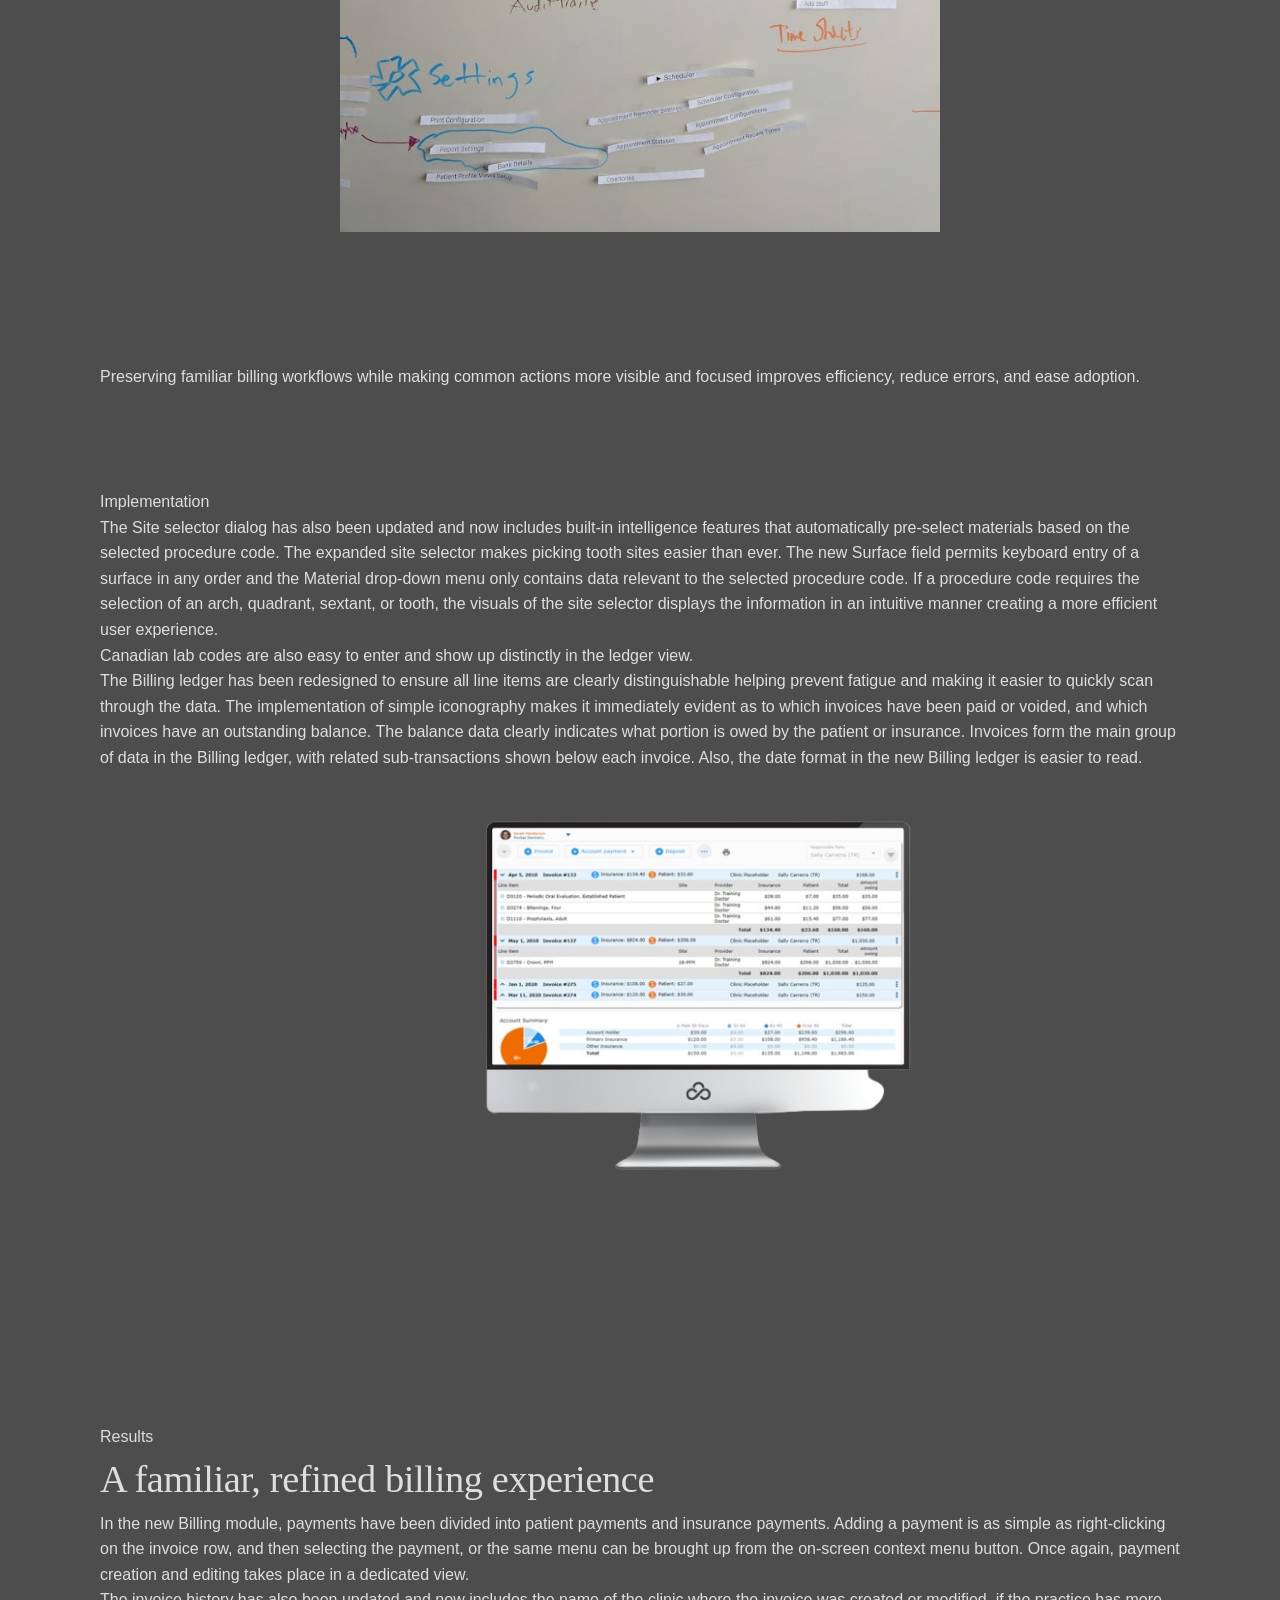
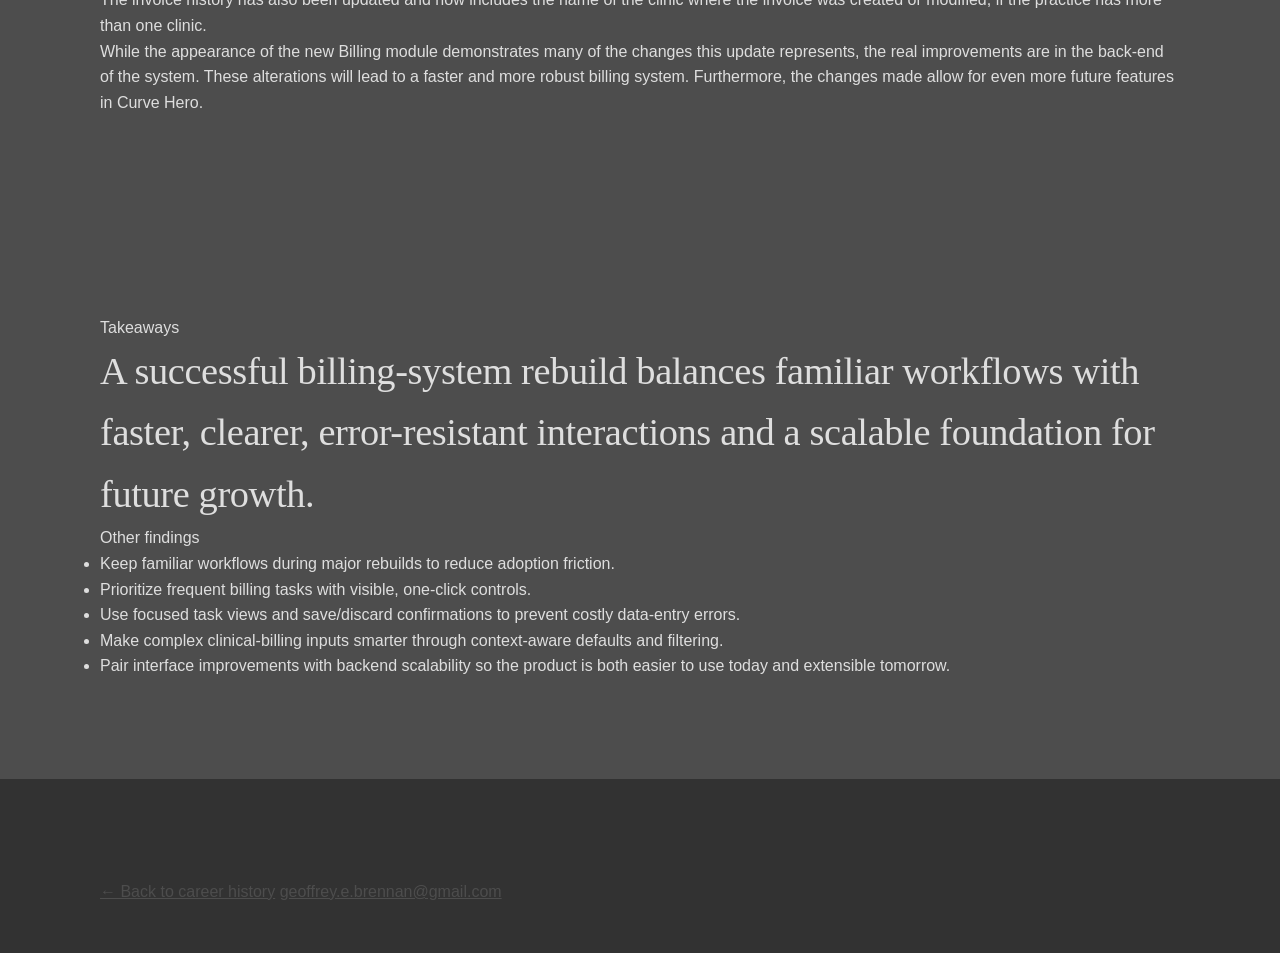
==== commit 8a484c56: "Styling fixes" ====
--- a/case-study-billing_update.html
+++ b/case-study-billing_update.html
@@ -8,7 +8,7 @@
 <link rel="preconnect" href="https://fonts.googleapis.com">
 <link rel="preconnect" href="https://fonts.gstatic.com" crossorigin>
 <link href="https://fonts.googleapis.com/css2?family=Fraunces:opsz,wght@9..144,300;9..144,400;9..144,500;9..144,600&family=Inter:wght@400;500;600&family=IBM+Plex+Mono:wght@400;500&display=swap" rel="stylesheet">
-<link rel="stylesheet" href="case-study.css">
+<link rel="stylesheet" href="styles.css">
 </head>
 <body>
 
--- a/styles.css
+++ b/styles.css
@@ -0,0 +1,913 @@
+:root {
+  --paper: #4D4D4D;
+  --paper-alt: #d8e3f7;
+  --header: #323232;
+  --ink: #DEDEDE;
+  --muted: #f7f5cd;
+  --rule: #f7f5cd;
+  --accent: #F8F58E ;
+  --accent-soft: #f7f5cd;
+  --brass: #F8F58E;
+  --font-display: 'Playfair Display', serif;
+  --font-body: 'Open Sans', -apple-system, BlinkMacSystemFont, 'Segoe UI', sans-serif;
+  --font-mono: 'IBM Plex Mono', 'SFMono-Regular', Consolas, monospace;
+  --measure: 620px;
+}
+
+* { box-sizing: border-box; margin: 0; padding: 0; }
+html { scroll-behavior: smooth; }
+body {
+  background: var(--paper);
+  color: var(--ink);
+  font-family: var(--font-body);
+  font-size: 16px;
+  line-height: 1.6;
+  -webkit-font-smoothing: antialiased;
+}
+
+@media (prefers-reduced-motion: reduce) {
+  html { scroll-behavior: auto; }
+  *, *::before, *::after { animation-duration: 0.01ms !important; transition-duration: 0.01ms !important; }
+}
+
+a { color: inherit; }
+img { display: block; max-width: 100%; height: auto; }
+
+.wrap {
+  max-width: 1160px;
+  margin: 0 auto;
+  padding: 0 40px;
+}
+
+.titleblock {
+  display: grid;
+  grid-template-columns: repeat(4, 1fr);
+  border-top: 1px solid var(--rule);
+  border-bottom: 1px solid var(--rule);
+}
+
+.titleblock div {
+  padding: 10px 16px;
+  border-left: 1px solid var(--rule);
+}
+
+.titleblock div:first-child { border-left: none; }
+.titleblock .tb-label {
+  font-family: var(--font-mono);
+  font-size: 11px;
+  letter-spacing: 0.08em;
+  color: var(--muted);
+  text-transform: uppercase;
+  display: block;
+  margin-bottom: 4px;
+}
+
+.titleblock .tb-value {
+  font-family: var(--font-mono);
+  font-size: 14px;
+  color: var(--ink);
+}
+
+header {
+  position: sticky;
+  top: 0;
+  z-index: 50;
+  background: var(--header);
+  backdrop-filter: blur(6px);
+  border-bottom: 1px solid var(--rule);
+}
+
+.nav {
+  display: flex;
+  align-items: center;
+  justify-content: space-between;
+  padding: 18px 40px;
+  max-width: 1160px;
+  margin: 0 auto;
+}
+
+.nav-mark {
+  font-family: var(--font-mono);
+  font-size: 13px;
+  letter-spacing: 0.06em;
+  display: flex;
+  align-items: center;
+  gap: 8px;
+  text-decoration: none;
+}
+
+.nav-mark .dot {
+  width: 6px;
+  height: 6px;
+  background: var(--brass);
+  border-radius: 50%;
+  display: inline-block;
+}
+
+.nav-links {
+  display: flex;
+  gap: 32px;
+  list-style: none;
+}
+
+.nav-links a {
+  font-family: var(--font-mono);
+  font-size: 12px;
+  letter-spacing: 0.05em;
+  text-transform: uppercase;
+  text-decoration: none;
+  color: var(--muted);
+  transition: color 0.2s ease;
+}
+
+.nav-links a:hover { color: var(--accent); }
+
+.nav-cta {
+  font-family: var(--font-mono);
+  font-size: 12px;
+  text-decoration: none;
+  color: var(--ink);
+  border: 1px solid var(--ink);
+  padding: 7px 14px;
+  letter-spacing: 0.03em;
+  transition: background 0.2s ease, color 0.2s ease;
+}
+
+.nav-cta:hover { background: var(--ink); color: var(--paper); }
+.nav-toggle { display: none; }
+
+@media (max-width: 820px) {
+  .nav-links { display: none; }
+  .nav { padding: 16px 24px; }
+}
+
+.hero {
+  padding: 120px 40px 90px;
+  max-width: 1160px;
+  margin: 0 auto;
+  position: relative;
+}
+
+.hero-eyebrow {
+  font-family: var(--font-mono);
+  font-size: 12px;
+  letter-spacing: 0.1em;
+  text-transform: uppercase;
+  color: var(--accent);
+  display: flex;
+  align-items: center;
+  gap: 12px;
+  margin-bottom: 28px;
+}
+
+.hero-eyebrow::before {
+  content: '';
+  display: block;
+  width: 32px;
+  height: 1px;
+  background: var(--accent);
+}
+
+h1.hero-headline {
+  font-family: var(--font-display);
+  font-weight: 400;
+  font-size: clamp(38px, 5.4vw, 74px);
+  line-height: 1.06;
+  letter-spacing: -0.01em;
+  max-width: 920px;
+}
+
+h1.hero-headline em {
+  font-style: italic;
+  font-weight: 300;
+  color: var(--accent);
+}
+
+.hero-sub {
+  margin-top: 32px;
+  max-width: var(--measure);
+  font-size: 18px;
+  color: var(--muted);
+  line-height: 1.65;
+}
+
+.hero-meta {
+  margin-top: 56px;
+  display: flex;
+  gap: 48px;
+  flex-wrap: wrap;
+  align-items: flex-end;
+}
+
+.hero-name {
+  font-family: var(--font-display);
+  font-size: 26px;
+}
+
+.hero-title {
+  font-family: var(--font-display);
+  font-size: 24px;
+  font-weight: 400;
+  color: var(--muted);
+  margin-top: 6px;
+  letter-spacing: 0.02em;
+}
+
+.dim-line {
+  position: relative;
+  padding-top: 14px;
+}
+
+.dim-line::before {
+  content: '';
+  position: absolute;
+  top: 0;
+  left: 0;
+  width: 100%;
+  height: 1px;
+  background: var(--rule);
+}
+
+.dim-line::after {
+  content: '';
+  position: absolute;
+  top: -3px;
+  left: 0;
+  width: 1px;
+  height: 7px;
+  background: var(--rule);
+}
+
+section { padding: 100px 0; }
+/*.section-rule { border-top: 1px solid var(--rule); } */
+
+.section-head {
+  display: flex;
+  justify-content: space-between;
+  align-items: baseline;
+  margin-bottom: 56px;
+  gap: 24px;
+  flex-wrap: wrap;
+}
+
+.section-num {
+  font-family: var(--font-mono);
+  font-size: 12px;
+  color: var(--brass);
+  letter-spacing: 0.08em;
+}
+
+h2.section-title {
+  font-family: var(--font-display);
+  font-weight: 500;
+  font-size: clamp(28px, 3vw, 40px);
+  letter-spacing: -0.01em;
+}
+
+.section-note {
+  font-family: var(--font-mono);
+  font-size: 12px;
+  color: var(--muted);
+  max-width: 300px;
+  text-align: right;
+}
+
+section img,
+main img {
+  margin-top: 32px;
+  margin-bottom: 32px;
+  display: block;
+  width: 75%;
+  height: auto;
+  margin: 0 auto;
+}
+
+section > div > img,
+main > div > img {
+ 
+  width: 75%;
+  max-width: 600px;
+  margin-top: 32px;
+  margin-bottom: 32px;
+}
+
+@media (max-width: 700px) {
+  .section-note { text-align: left; max-width: 100%; }
+}
+
+.reveal {
+  opacity: 0;
+  transform: translateY(16px);
+  transition: opacity 0.7s ease, transform 0.7s ease;
+}
+
+.reveal.in { opacity: 1; transform: translateY(0); }
+
+.profile-grid {
+  display: grid;
+  grid-template-columns: 1fr 1fr;
+  gap: 80px;
+}
+
+.profile-grid p {
+  font-size: 17px;
+  color: var(--ink);
+  margin-bottom: 20px;
+  max-width: 520px;
+}
+
+.profile-grid p:last-child { margin-bottom: 0; }
+
+@media (max-width: 820px) {
+  .profile-grid { grid-template-columns: 1fr; gap: 32px; }
+}
+
+.specsheet {
+  display: grid;
+  grid-template-columns: repeat(4, 1fr);
+  border-top: 1px solid var(--rule);
+  border-bottom: 1px solid var(--rule);
+}
+
+.spec {
+  padding: 32px 24px;
+  border-left: 1px solid var(--rule);
+}
+
+.spec:first-child { border-left: none; }
+.spec-value {
+  font-family: var(--font-display);
+  font-size: 54px;
+  color: var(--accent);
+  line-height: 1;
+}
+
+.spec-label {
+  font-family: var(--font-mono);
+  font-size: 12px;
+  letter-spacing: 0.06em;
+  text-transform: uppercase;
+  color: var(--muted);
+  margin-top: 12px;
+}
+
+@media (max-width: 820px) {
+  .specsheet { grid-template-columns: 1fr 1fr; }
+  .spec:nth-child(3) { border-left: none; }
+}
+
+@media (max-width: 520px) {
+  .specsheet { grid-template-columns: 1fr; }
+  .spec { border-left: none; border-top: 1px solid var(--rule); }
+  .spec:first-child { border-top: none; }
+}
+
+.case {
+  padding: 70px 0;
+  border-top: 1px solid var(--rule);
+}
+
+.case:last-child { border-bottom: 1px solid var(--rule); }
+.case-top {
+  display: grid;
+  grid-template-columns: 200px 1fr;
+  gap: 40px;
+  margin-bottom: 36px;
+}
+
+.case-tag {
+  font-family: var(--font-mono);
+  font-size: 12px;
+  letter-spacing: 0.08em;
+  text-transform: uppercase;
+  color: var(--brass);
+}
+
+h3.case-title {
+  font-family: var(--font-display);
+  font-weight: 400;
+  font-size: clamp(26px, 2.6vw, 36px);
+  margin-top: 10px;
+  max-width: 640px;
+}
+
+@media (max-width: 700px) {
+  .case-top { grid-template-columns: 1fr; gap: 14px; }
+}
+
+.case-body {
+  display: flex;
+  gap: 40px;
+  align-items: flex-start;
+  flex-wrap: wrap;
+}
+
+@media (max-width: 700px) {
+  .case-body { flex-direction: column; gap: 24px; }
+}
+
+.case-tb {
+  display: flex;
+  flex-direction: column;
+  gap: 18px;
+  flex: 0 0 200px;
+  min-width: 200px;
+}
+
+.case-copy {
+  flex: 1 1 0;
+}
+
+.case-tb .tb-item .tb-label {
+  font-family: var(--font-mono);
+  font-size: 11px;
+  letter-spacing: 0.08em;
+  text-transform: uppercase;
+  color: var(--muted);
+  display: block;
+  margin-bottom: 4px;
+}
+
+.case-tb .tb-item .tb-value {
+  font-family: var(--font-mono);
+  font-size: 14px;
+  color: var(--ink);
+}
+
+.case-copy {
+  grid-column: 2;
+}
+
+.case-stat-line p {
+  font-size: 16px !important;
+  color: var(--brass) !important;
+  max-width: 640px !important;
+  margin-bottom: 18px !important;
+  font-weight: 600 !important;
+}
+
+.case-copy p {
+  font-size: 16px;
+  color: var(--ink);
+  max-width: 640px;
+  margin-bottom: 18px;
+}
+
+.case-copy p:last-child { margin-bottom: 0; }
+.case-copy .placeholder {
+  color: var(--accent-soft);
+  background: var(--paper-alt);
+  padding: 2px 6px;
+  font-family: var(--font-mono);
+  font-size: 13px;
+}
+
+.other-work-links {
+  display: flex;
+  flex-direction: column;
+  gap: 16px;
+}
+
+.other-work-link {
+  display: inline-flex;
+  align-items: center;
+  gap: 8px;
+  font-family: var(--font-mono);
+  font-size: 15px;
+  color: var(--accent);
+  text-decoration: none;
+  width: fit-content;
+  padding-bottom: 4px;
+  border-bottom: 1px solid transparent;
+  transition: border-color 0.2s ease;
+}
+
+.other-work-link:hover {
+  border-color: var(--accent);
+}
+
+.expertise-grid {
+  display: grid;
+  grid-template-columns: repeat(3, 1fr);
+  gap: 56px;
+}
+
+@media (max-width: 820px) {
+  .expertise-grid { grid-template-columns: 1fr; gap: 40px; }
+}
+
+.expertise-col h4 {
+  font-family: var(--font-mono);
+  font-size: 12px;
+  letter-spacing: 0.06em;
+  text-transform: uppercase;
+  color: var(--brass);
+  margin-bottom: 20px;
+  padding-bottom: 14px;
+  border-bottom: 1px solid var(--rule);
+}
+
+.expertise-col ul { list-style: none; }
+.expertise-col li {
+  font-family: var(--font-display);
+  font-size: 19px;
+  padding: 9px 0;
+  border-bottom: 1px solid var(--rule);
+}
+
+.expertise-col li:last-child { border-bottom: none; }
+
+.timeline-row {
+  display: grid;
+  grid-template-columns: 140px 1fr 180px 200px;
+  gap: 24px;
+  padding: 20px 0;
+  border-top: 1px solid var(--rule);
+  align-items: baseline;
+}
+
+.timeline-row:last-child { border-bottom: 1px solid var(--rule); }
+.timeline-row .t-date {
+  font-family: var(--font-mono);
+  font-size: 12px;
+  color: var(--muted);
+}
+
+.timeline-row .t-role {
+  font-family: var(--font-display);
+  font-size: 19px;
+}
+
+.timeline-row .t-company {
+  font-family: var(--font-body);
+  font-size: 14px;
+  color: var(--muted);
+}
+
+.timeline-row .t-loc {
+  font-family: var(--font-mono);
+  font-size: 11px;
+  color: var(--muted);
+  text-align: right;
+}
+
+@media (max-width: 820px) {
+  .timeline-row { grid-template-columns: 1fr; gap: 4px; }
+  .timeline-row .t-loc { text-align: left; }
+}
+
+.edu-row {
+  display: grid;
+  grid-template-columns: 140px 1fr;
+  gap: 24px;
+  padding: 16px 0;
+  border-top: 1px solid var(--rule);
+}
+
+.edu-row:last-child { border-bottom: 1px solid var(--rule); }
+.edu-row .t-date { font-family: var(--font-mono); font-size: 12px; color: var(--muted); }
+.edu-row .t-role { font-family: var(--font-display); font-size: 18px; }
+.edu-row .t-company { font-family: var(--font-body); font-size: 14px; color: var(--muted); margin-top: 2px; }
+
+@media (max-width: 600px) {
+  .edu-row { grid-template-columns: 1fr; gap: 4px; }
+}
+
+footer {
+  background: var(--header);
+  color: var(--paper);
+  padding: 100px 0 48px;
+}
+
+footer .wrap { max-width: 1160px; }
+h2.footer-title {
+  font-family: var(--font-display);
+  font-weight: 300;
+  font-size: clamp(32px, 5vw, 60px);
+  max-width: 760px;
+  line-height: 1.15;
+}
+
+h2.footer-title em { font-style: italic; color: var(--accent); }
+.footer-contacts {
+  margin-top: 56px;
+  display: grid;
+  grid-template-columns: repeat(4, 1fr);
+  gap: 24px;
+  padding-top: 32px;
+}
+
+.footer-contacts a, .footer-contacts span {
+  font-family: var(--font-mono);
+  font-size: 13px;
+  color: var(--accent-soft);
+  text-decoration: none;
+  display: block;
+}
+
+.footer-contacts .fc-label {
+  font-size: 10px;
+  letter-spacing: 0.08em;
+  text-transform: uppercase;
+  color: var(--muted);
+  margin-bottom: 8px;
+}
+
+.footer-contacts a:hover { color: var(--paper); }
+
+@media (max-width: 820px) {
+  .footer-contacts { grid-template-columns: 1fr 1fr; gap: 32px; }
+}
+
+.footer-bottom {
+  margin-top: 64px;
+  padding-top: 24px;
+  border-top: 1px solid var(--rule);
+  display: flex;
+  justify-content: space-between;
+  font-family: var(--font-mono);
+  font-size: 11px;
+  color: var(--muted);
+  flex-wrap: wrap;
+  gap: 12px;
+}
+.case-study-page {
+  --measure: 680px;
+}
+
+.case-study-page .wrap {
+  max-width: 880px;
+}
+
+.case-study-page .nav-mark {
+  text-decoration: none;
+}
+
+.case-study-page .back-link {
+  font-family: var(--font-mono);
+  font-size: 12px;
+  letter-spacing: 0.05em;
+  text-decoration: none;
+  color: var(--muted);
+  display: flex;
+  align-items: center;
+  gap: 8px;
+  transition: color 0.2s ease;
+}
+
+.case-study-page .back-link:hover { color: var(--accent); }
+
+.case-study-page .titleblock {
+  display: grid;
+  grid-template-columns: repeat(4, 1fr);
+  border-top: 1px solid var(--rule);
+  border-bottom: 1px solid var(--rule);
+}
+
+.case-study-page .titleblock div {
+  padding: 14px 20px;
+  border-left: 1px solid var(--rule);
+}
+
+.case-study-page .titleblock div:first-child { border-left: none; }
+
+.case-study-page .titleblock .tb-label {
+  font-family: var(--font-mono);
+  font-size: 10px;
+  letter-spacing: 0.08em;
+  color: var(--muted);
+  text-transform: uppercase;
+  display: block;
+  margin-bottom: 4px;
+}
+
+.case-study-page .titleblock .tb-value {
+  font-family: var(--font-mono);
+  font-size: 13px;
+  color: var(--ink);
+}
+
+.case-study-page .hero {
+  padding: 80px 0 56px;
+  max-width: 880px;
+  padding-left: 40px;
+  padding-right: 40px;
+}
+
+.case-study-page .hero-eyebrow {
+  font-family: var(--font-mono);
+  font-size: 12px;
+  letter-spacing: 0.1em;
+  text-transform: uppercase;
+  color: var(--brass);
+  display: flex;
+  align-items: center;
+  gap: 12px;
+  margin-bottom: 24px;
+}
+
+.case-study-page h1.hero-title {
+  font-family: var(--font-display);
+  font-weight: 400;
+  font-size: clamp(34px, 5vw, 56px);
+  line-height: 1.08;
+  letter-spacing: -0.01em;
+}
+
+.case-study-page .hero-dek {
+  margin-top: 24px;
+  font-size: 19px;
+  color: var(--muted);
+  line-height: 1.6;
+  max-width: var(--measure);
+}
+
+.case-study-page section { padding: 56px 0; }
+/*.case-study-page .section-rule { border-top: 1px solid var(--rule); } */
+
+.case-study-page .eyebrow {
+  font-family: var(--font-mono);
+  font-size: 13px;
+  letter-spacing: 0.08em;
+  text-transform: uppercase;
+  color: var(--brass);
+  display: block;
+  margin-bottom: 16px;
+}
+
+.case-study-page h2.section-title {
+  font-family: var(--font-display);
+  font-weight: 400;
+  font-size: clamp(24px, 2.6vw, 32px);
+  letter-spacing: -0.01em;
+  margin-bottom: 24px;
+}
+
+.case-study-page h3.sub-title {
+  font-family: var(--font-display);
+  font-weight: 400;
+  font-size: 22px;
+  margin: 36px 0 14px;
+  letter-spacing: -0.005em;
+}
+
+.case-study-page p {
+  max-width: var(--measure);
+  margin-bottom: 18px;
+  font-size: 16px;
+}
+
+.case-study-page p:last-child { margin-bottom: 0; }
+
+.case-study-page ul.detail-list {
+  max-width: var(--measure);
+  margin: 0 0 20px;
+  padding-left: 0;
+  list-style: none;
+}
+
+.case-study-page ul.detail-list li {
+  padding: 10px 0 10px 20px;
+  border-bottom: 1px solid var(--rule);
+  position: relative;
+  font-size: 15px;
+  color: var(--ink);
+}
+
+.case-study-page ul.detail-list li::before {
+  content: '—';
+  position: absolute;
+  left: 0;
+  color: var(--brass);
+  font-family: var(--font-mono);
+}
+
+.case-study-page ul.detail-list li:first-child { border-top: 1px solid var(--rule); }
+
+.case-study-page .pullquote {
+  background: var(--header);
+  color: var(--accent-soft);
+  padding: 56px 40px;
+  margin: 0;
+}
+
+.case-study-page .pullquote .wrap { max-width: 880px; }
+
+.case-study-page .pullquote p {
+  font-family: var(--font-display);
+  font-weight: 300;
+  font-style: italic;
+  font-size: clamp(22px, 3.2vw, 32px);
+  line-height: 1.3;
+  max-width: 720px;
+}
+
+.case-study-page .specsheet {
+  display: grid;
+  grid-template-columns: repeat(4, 1fr);
+  border-top: 1px solid var(--rule);
+  border-bottom: 1px solid var(--rule);
+}
+
+.case-study-page .spec {
+  padding: 28px 20px;
+  border-left: 1px solid var(--rule);
+}
+
+.case-study-page .spec:first-child { border-left: none; }
+
+.case-study-page .spec-value {
+  font-family: var(--font-display);
+  font-size: 36px;
+  color: var(--accent);
+  line-height: 1;
+}
+
+.case-study-page .spec-label {
+  font-family: var(--font-mono);
+  font-size: 10px;
+  letter-spacing: 0.06em;
+  text-transform: uppercase;
+  color: var(--muted);
+  margin-top: 10px;
+  line-height: 1.4;
+}
+
+.case-study-page .content-image {
+  width: 100%;
+  max-width: 880px;
+  margin: 32px auto;
+  display: block;
+}
+
+.case-study-page .intro-copy { margin-top: 32px; }
+
+.case-study-page .video-frame {
+  margin: 24px auto 0;
+  max-width: 100%;
+  display: flex;
+  justify-content: center;
+}
+
+.case-study-page .video-frame iframe {
+  width: min(100%, 720px);
+  aspect-ratio: 16 / 9;
+  border: 0;
+}
+
+.case-study-page footer {
+  background: var(--header);
+  color: var(--paper);
+  padding: 64px 0 48px;
+}
+
+.case-study-page footer .wrap { max-width: 880px; }
+
+.case-study-page .footer-links {
+  display: flex;
+  justify-content: space-between;
+  align-items: center;
+  flex-wrap: wrap;
+  gap: 16px;
+}
+
+.case-study-page .footer-links a {
+  font-family: var(--font-mono);
+  font-size: 13px;
+  color: #C9C4B8;
+  text-decoration: none;
+}
+
+.case-study-page .footer-links a:hover { color: var(--paper); }
+
+.case-study-page .reveal {
+  opacity: 0;
+  transform: translateY(14px);
+  transition: opacity 0.7s ease, transform 0.7s ease;
+}
+
+.case-study-page .reveal.in { opacity: 1; transform: translateY(0); }
+
+@media (max-width: 820px) {
+  .case-study-page .specsheet { grid-template-columns: 1fr 1fr; }
+  .case-study-page .spec:nth-child(3) { border-left: none; border-top: 1px solid var(--rule); }
+  .case-study-page .spec:nth-child(4) { border-top: 1px solid var(--rule); }
+  .case-study-page .nav { padding: 16px 24px; }
+}
+
+@media (max-width: 700px) {
+  .case-study-page .titleblock { grid-template-columns: 1fr 1fr; }
+  .case-study-page .titleblock div:nth-child(3) { border-left: none; border-top: 1px solid var(--rule); }
+  .case-study-page .titleblock div:nth-child(4) { border-top: 1px solid var(--rule); }
+  .case-study-page .wrap { padding: 0 24px; }
+  .case-study-page .hero { padding-left: 24px; padding-right: 24px; }
+  .case-study-page .specsheet { grid-template-columns: 1fr; }
+  .case-study-page .spec { border-left: none; border-top: 1px solid var(--rule); }
+  .case-study-page .spec:first-child { border-top: none; }
+}
+
+@media (max-width: 520px) {
+  .case-study-page .nav { flex-wrap: wrap; gap: 12px; }
+  .case-study-page .hero { padding-top: 64px; padding-bottom: 40px; }
+  .case-study-page .hero-dek { font-size: 17px; }
+}
